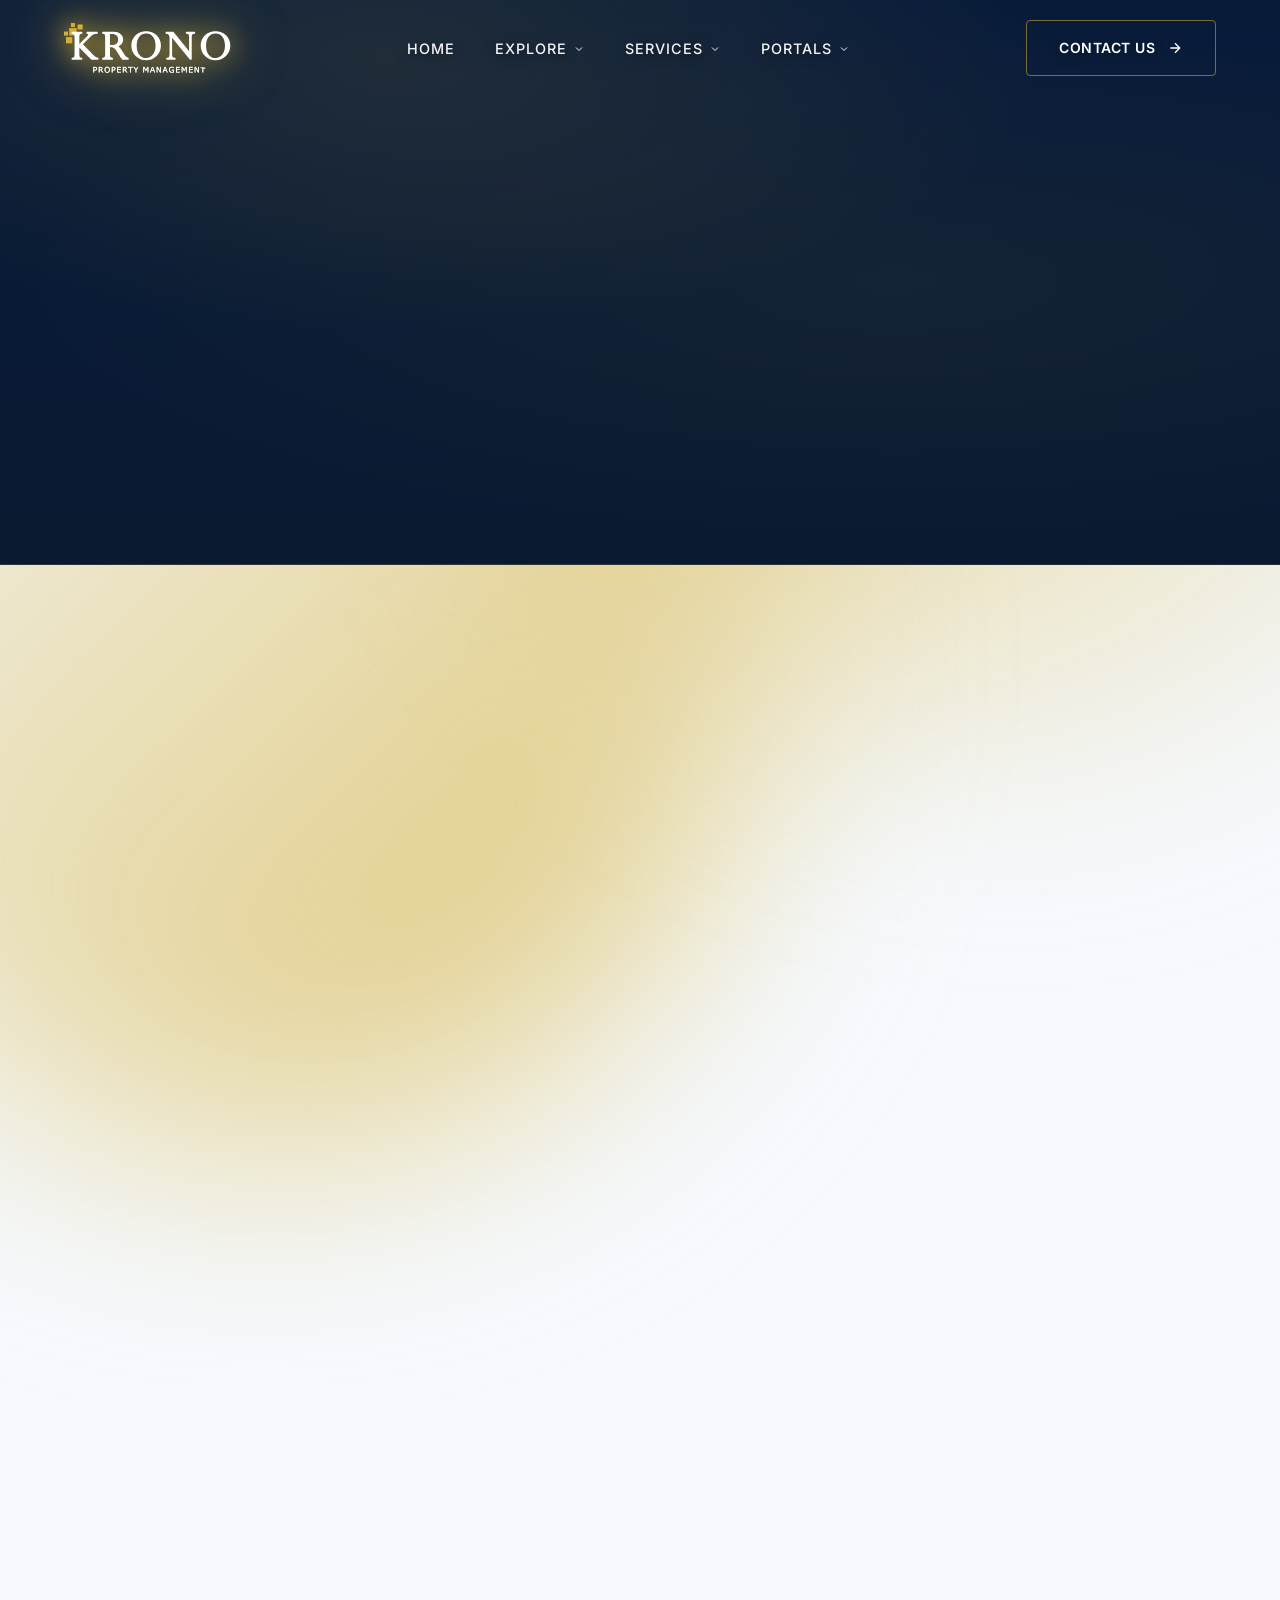
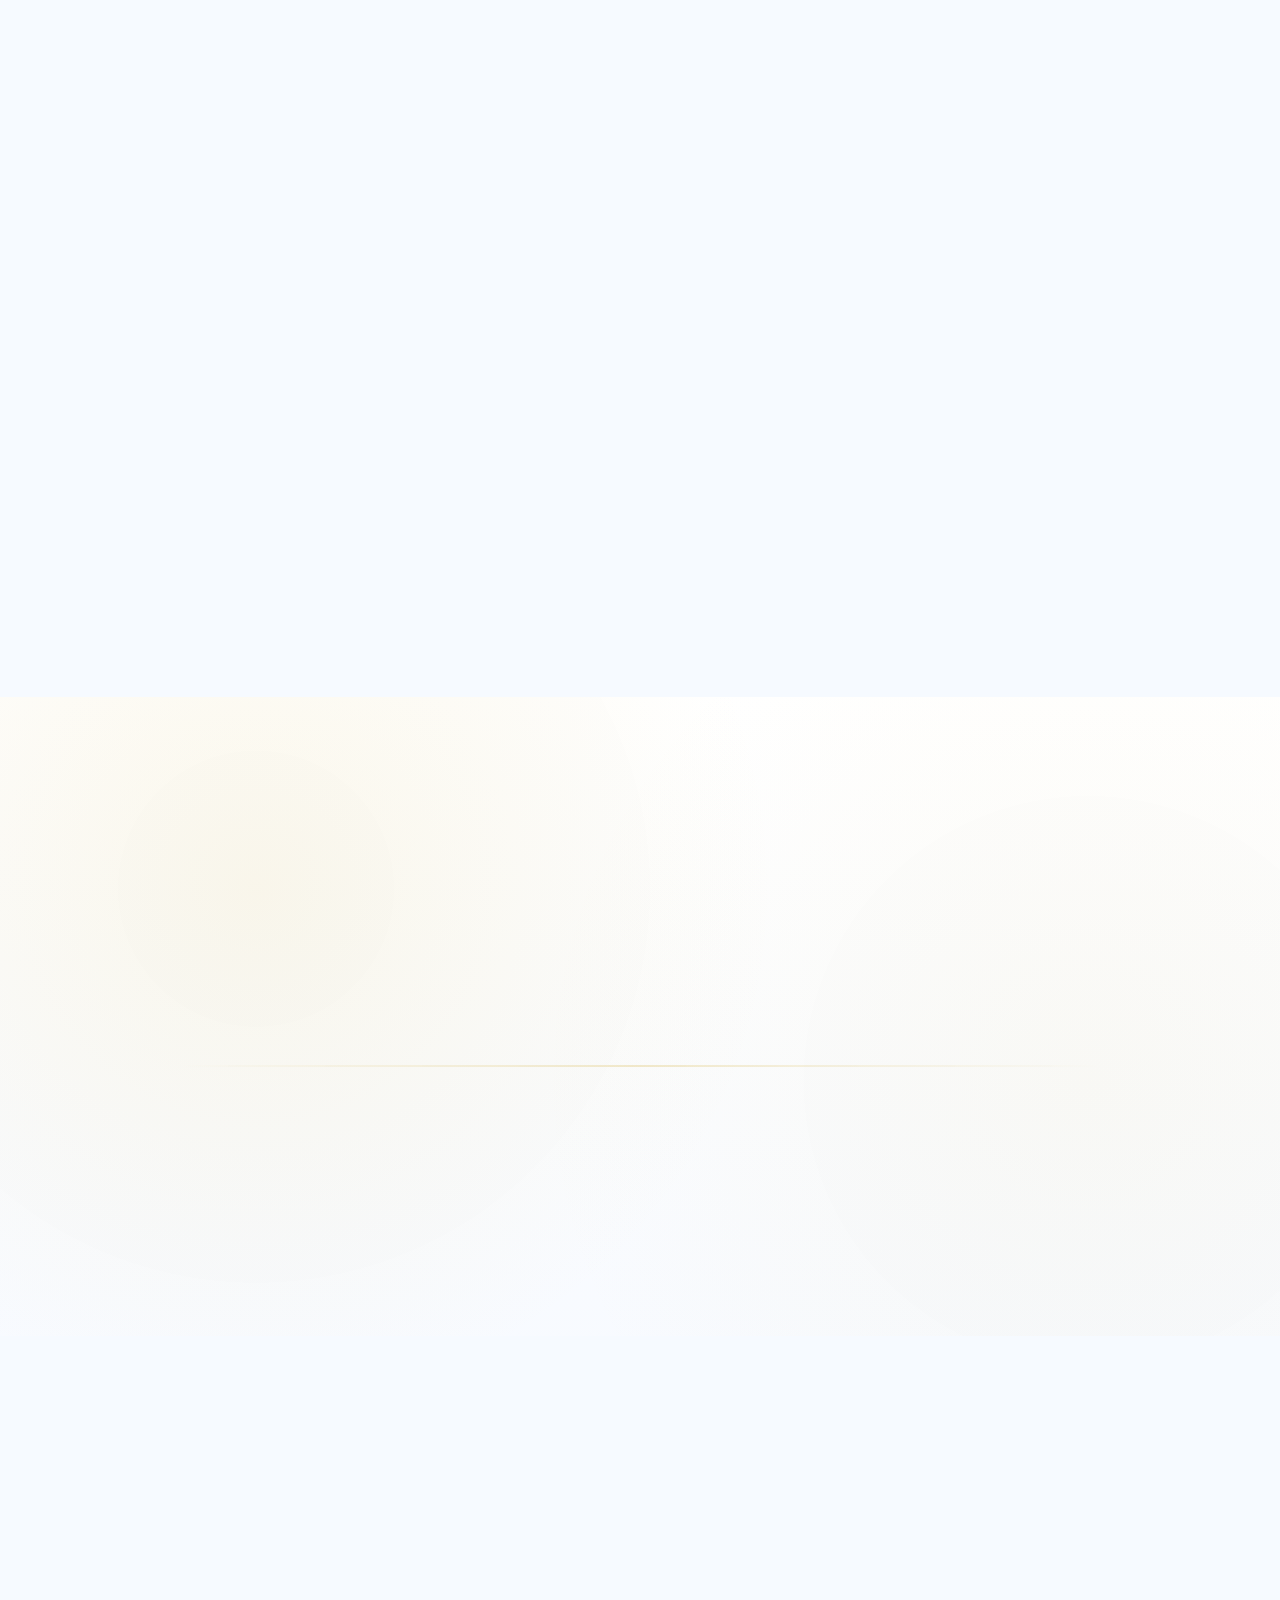
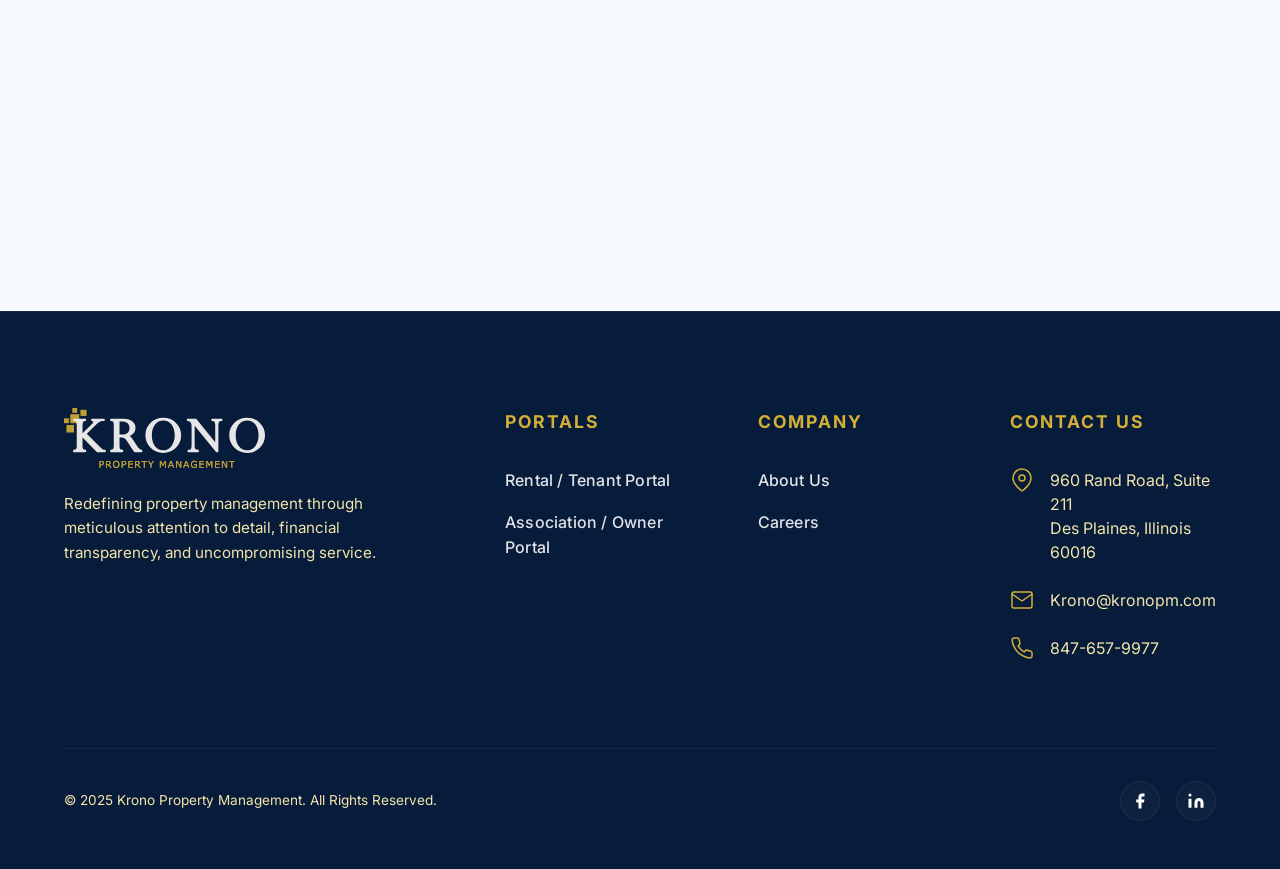
==== service-care.html @ 07d59b71 "Add files via upload" ====
<!DOCTYPE html>
<html lang="en">

<head>
  <meta charset="UTF-8">
  <meta name="viewport" content="width=device-width, initial-scale=1.0">
  <title>Property Care | Krono Property Management</title>
  <link rel="icon" type="image/svg+xml" href="Krono Logo EPS.svg">
  <meta name="description"
    content="Krono's exceptional property care services — 24/7 emergency support, experienced managers, and preventative maintenance.">
  <link rel="preconnect" href="https://fonts.googleapis.com">
  <link rel="preconnect" href="https://fonts.gstatic.com" crossorigin>
  <link
    href="https://fonts.googleapis.com/css2?family=Inter:wght@300;400;500;600&family=Playfair+Display:ital,wght@0,600;0,700;1,600&display=swap"
    rel="stylesheet">
  <style>
    :root {
      /* Base (white + blue) */
      --bg-dark: #F6FAFF;
      --bg-darker: #EAF2FF;
      --card-bg: #FFFFFF;
      --brand-navy: #071B3A;

      /* Primary blue */
      --blue-primary: #1D4ED8;
      --blue-hover: #1E40AF;
      --blue-soft: #DBEAFE;

      /* Gold accent (splash) */
      --gold-primary: #D4AF37;
      --gold-light: #F3E5AB;
      --gold-hover: #b5952f;
      --focus-ring: rgba(212, 175, 55, 0.32);

      /* Text */
      --text-main: #0B1220;
      --text-muted: #2F3E55;
      --text-strong: #06142A;
      --text-inverse: #FFFFFF;

      /* Glass */
      --glass-bg: rgba(255, 255, 255, 0.88);
      --glass-border: rgba(29, 78, 216, 0.18);

      --transition-base: all 0.4s cubic-bezier(0.16, 1, 0.3, 1);
    }

    * {
      margin: 0;
      padding: 0;
      box-sizing: border-box;
    }

    html {
      scroll-behavior: smooth;
    }

    html,
    body {
      -ms-overflow-style: none;
      scrollbar-width: none;
      overflow-x: hidden;
      width: 100%;
      position: relative;
    }

    body::-webkit-scrollbar {
      display: none;
    }

    body {
      background: var(--bg-dark);
      color: var(--text-main);
      font-family: 'Inter', sans-serif;
      line-height: 1.6;
    }


    /* Layout */
    .container {
      max-width: 1400px;
      margin: 0 auto;
      padding: 0 5%;
      position: relative;
    }

    /* ── NAVIGATION ── */
    nav {
      position: fixed;
      top: 0;
      width: 100%;
      z-index: 1000;
      padding: 1.25rem 0;
      transition: var(--transition-base);
      background: transparent;
      border-bottom: 1px solid transparent;
      box-shadow: none;
      overflow: visible;
    }

    /* Navbar "vanishes" at top, becomes solid on scroll */
    nav.scrolled {
      background: var(--brand-navy);
      border-bottom: 1px solid transparent;
      padding: 1rem 0;
      box-shadow: 0 10px 30px rgba(0, 0, 0, 0.28);
    }

    .nav-content {
      display: flex;
      justify-content: space-between;
      align-items: center;
    }

    .logo-wrap {
      display: flex;
      align-items: center;
      gap: 12px;
      text-decoration: none;
      position: relative;
    }

    /* Contour Glow ONLY when NOT scrolled - Maximum Opacity & Impact */
    nav:not(.scrolled) .logo-img {
      filter: drop-shadow(0 0 12px rgba(212, 175, 55, 1)) drop-shadow(0 0 25px rgba(212, 175, 55, 0.6));
    }

    .logo-img {
      height: 50px;
      width: auto;
      transition: var(--transition-base);
      position: relative;
      z-index: 1;
      overflow: visible !important;
    }

    /* KRONO and Tagline text: Dark Navy for premium feel */
    .logo-krono,
    .logo-tagline {
      fill: white;
      transition: fill 0.3s ease;
    }

    /* Icon remains Gold */
    .logo-icon {
      fill: var(--gold-primary);
      transition: fill 0.3s ease;
    }

    /* On Scroll: All text turns white for visibility on dark background */
    nav.scrolled .logo-krono,
    nav.scrolled .logo-tagline {
      fill: #FFFFFF;
    }

    /* Hover effect */
    .logo-wrap:hover .logo-img {
      transform: scale(1.02);
      filter: drop-shadow(0 0 12px rgba(212, 175, 55, 0.4));
    }

    .nav-links {
      display: flex;
      gap: 2.5rem;
      list-style: none;
      align-items: center;
    }

    .nav-links>li {
      position: relative;
    }

    .nav-links a {
      color: rgba(255, 255, 255, 0.95);
      text-decoration: none;
      font-size: 0.9rem;
      font-weight: 500;
      letter-spacing: 1px;
      text-transform: uppercase;
      transition: var(--transition-base);
      position: relative;
      display: flex;
      align-items: center;
      gap: 6px;
      text-shadow: 0 2px 12px rgba(0, 0, 0, 0.55);
      will-change: transform;
    }

    .nav-links a::after {
      content: '';
      position: absolute;
      width: 0;
      height: 2px;
      bottom: -6px;
      left: 0;
      background: linear-gradient(90deg, var(--gold-primary), transparent 70%);
      transition: var(--transition-base);
    }

    .nav-links a:hover {
      color: var(--gold-primary);
      transform: translateY(-1px);
    }

    .nav-links a:hover::after {
      width: 100%;
    }


    .nav-links a:focus-visible {
      color: var(--gold-primary);
    }

    .nav-links a:focus-visible::after {
      width: 100%;
    }

    /* Dropdown Menu */
    .dropdown {
      position: absolute;
      top: 100%;
      left: -10px;
      background: rgba(7, 27, 58, 0.96);
      border: 1px solid rgba(255, 255, 255, 0.12);
      border-radius: 8px;
      min-width: 220px;
      padding: 1rem 0;
      opacity: 0;
      visibility: hidden;
      transform: translateY(10px);
      transition: var(--transition-base);
      box-shadow: 0 10px 30px rgba(0, 0, 0, 0.5);
      z-index: 100;
      list-style: none;
    }

    .nav-links li:hover .dropdown {
      opacity: 1;
      visibility: visible;
      transform: translateY(15px);
      /* Add a little gap */
    }

    .dropdown li {
      padding: 0;
    }

    .dropdown a {
      padding: 10px 20px;
      display: flex;
      font-size: 0.85rem;
      text-transform: none;
      letter-spacing: 0.5px;
      font-weight: 500;
    }

    .dropdown a::after {
      display: none;
    }

    .dropdown a:hover {
      background: rgba(29, 78, 216, 0.06);
      padding-left: 25px;
    }

    nav .btn.btn-outline {
      color: var(--text-inverse);
      border-color: rgba(212, 175, 55, 0.55);
      text-shadow: 0 2px 12px rgba(0, 0, 0, 0.45);
      position: relative;
      overflow: hidden;
    }

    nav .btn.btn-outline::after {
      content: '';
      position: absolute;
      left: 14px;
      right: 14px;
      bottom: 10px;
      height: 2px;
      width: 0;
      background: linear-gradient(90deg, var(--gold-primary), transparent 70%);
      transition: var(--transition-base);
      opacity: 0.9;
      pointer-events: none;
    }

    nav .btn.btn-outline:hover {
      background: var(--gold-primary);
      border-color: var(--gold-primary);
      color: var(--brand-navy);
      box-shadow: 0 10px 20px rgba(212, 175, 55, 0.18);
    }

    nav .btn.btn-outline:hover::after,
    nav .btn.btn-outline:focus-visible::after {
      width: calc(100% - 28px);
    }



    /* Button Styles */
    .btn {
      display: inline-flex;
      align-items: center;
      justify-content: center;
      gap: 0.75rem;
      padding: 1rem 2rem;
      background: var(--brand-navy);
      color: var(--text-inverse);
      font-weight: 600;
      text-decoration: none;
      border-radius: 4px;
      transition: var(--transition-base);
      border: 1px solid transparent;
      letter-spacing: 0.5px;
      text-transform: uppercase;
      font-size: 0.875rem;
      cursor: pointer;
    }

    .btn:hover {
      background: var(--gold-primary);
      color: var(--brand-navy);
      border-color: var(--gold-primary);
      transform: translateY(-2px);
      box-shadow: 0 10px 20px rgba(212, 175, 55, 0.22);
    }

    .btn-outline {
      background: transparent;
      color: var(--brand-navy);
      border-color: rgba(7, 27, 58, 0.4);
    }

    .btn-outline:hover {
      background: var(--gold-primary);
      border-color: var(--gold-primary);
      color: var(--brand-navy);
      box-shadow: 0 10px 20px rgba(212, 175, 55, 0.18);
    }

    .footer-desc {
      max-width: 350px;
      margin-bottom: 2rem;
      font-size: 0.95rem;
      color: var(--gold-light);
    }

    .footer-heading {
      font-family: 'Inter', sans-serif;
      font-size: 1.1rem;
      text-transform: uppercase;
      letter-spacing: 2px;
      margin-bottom: 2rem;
      color: var(--gold-primary);
    }

    .footer-links {
      list-style: none;
    }

    .footer-links li {
      margin-bottom: 1rem;
    }

    .footer-links a {
      color: rgba(255, 255, 255, 0.88);
      text-decoration: none;
      transition: var(--transition-base);
      font-weight: 500;
      letter-spacing: 0.2px;
      position: relative;
    }

    .footer-links a:hover {
      color: var(--gold-primary);
      padding-left: 8px;
    }

    .footer-links a::after {
      content: '';
      position: absolute;
      left: 0;
      bottom: -6px;
      width: 0;
      height: 1px;
      background: linear-gradient(90deg, var(--gold-primary), transparent);
      transition: var(--transition-base);
      opacity: 0.9;
    }

    .footer-links a:hover::after,
    .footer-links a:focus-visible::after {
      width: 100%;
    }

    .contact-item {
      display: flex;
      align-items: flex-start;
      gap: 1rem;
      margin-bottom: 1.5rem;
      color: var(--gold-light);
    }

    .contact-item svg {
      width: 24px;
      height: 24px;
      stroke: var(--gold-primary);
      flex-shrink: 0;
    }

    .contact-item p {
      font-size: 1rem;
      line-height: 1.5;
      color: inherit;
      display: inline-block;
      position: relative;
    }

    .contact-item a {
      color: inherit;
      text-decoration: none;
    }

    .contact-item p::after {
      content: '';
      position: absolute;
      left: 0;
      bottom: -6px;
      width: 0;
      height: 1px;
      background: linear-gradient(90deg, var(--gold-primary), transparent);
      transition: var(--transition-base);
      opacity: 0.9;
    }

    .contact-item:hover {
      color: var(--gold-primary);
    }

    .contact-item:hover p {
      transform: translateX(6px);
      transition: var(--transition-base);
    }

    .contact-item:hover p::after,
    .contact-item:focus-within p::after {
      width: 100%;
    }

    .footer-contact .footer-heading {
      position: relative;
      display: inline-block;
    }

    .footer-contact .footer-heading::after {
      content: '';
      position: absolute;
      left: 0;
      bottom: -10px;
      width: 0;
      height: 2px;
      background: linear-gradient(90deg, var(--gold-primary), transparent);
      transition: var(--transition-base);
      opacity: 0.95;
    }

    .footer-contact:hover .footer-heading::after {
      width: 100%;
    }

    .footer-bottom {
      padding-top: 2rem;
      border-top: 1px solid rgba(255, 255, 255, 0.05);
      display: flex;
      justify-content: space-between;
      align-items: center;
      color: var(--gold-light);
      font-size: 0.85rem;
    }

    .footer-bottom p {
      color: inherit;
    }

    .social-links {
      display: flex;
      gap: 1rem;
    }

    .social-links a {
      display: flex;
      align-items: center;
      justify-content: center;
      width: 40px;
      height: 40px;
      border-radius: 50%;
      background: rgba(255, 255, 255, 0.03);
      color: var(--text-inverse);
      text-decoration: none;
      transition: var(--transition-base);
      border: 1px solid rgba(255, 255, 255, 0.05);
    }

    .social-links a:hover {
      background: var(--gold-primary);
      color: var(--bg-dark);
      transform: translateY(-3px);
    }

    .social-links svg {
      width: 18px;
      height: 18px;
      fill: currentColor;
    }

    .fade-up {
      opacity: 0;
      transform: translateY(30px);
      transition: opacity .8s cubic-bezier(.16, 1, .3, 1), transform .8s cubic-bezier(.16, 1, .3, 1);
    }

    .fade-up.visible {
      opacity: 1;
      transform: translateY(0);
    }

    .delay-100 {
      transition-delay: .1s;
    }

    .delay-200 {
      transition-delay: .2s;
    }

    .delay-300 {
      transition-delay: .3s;
    }

    @media(max-width:768px) {
      .split {
        grid-template-columns: 1fr;
      }

      .stats-band {
        grid-template-columns: 1fr 1fr;
      }

      .feature-grid {
        grid-template-columns: 1fr;
      }

      .stat-box {
        border-right: none;
        border-bottom: 1px solid rgba(255, 255, 255, 0.06);
      }

      .cta-band {
        padding: 2.5rem 1.5rem;
      }

      .proposal-form .form-grid {
        grid-template-columns: 1fr;
      }

      .form-group.full {
        grid-column: span 1;
      }
    }

    /* Modal Styles */
    .modal-overlay {
      position: fixed;
      inset: 0;
      background: rgba(7, 27, 58, 0.85);
      backdrop-filter: blur(8px);
      -webkit-backdrop-filter: blur(8px);
      z-index: 2000;
      display: flex;
      align-items: center;
      justify-content: center;
      opacity: 0;
      visibility: hidden;
      transition: var(--transition-base);
      padding: 2rem;
    }

    .modal-overlay.active {
      opacity: 1;
      visibility: visible;
    }

    .modal-container {
      background: var(--card-bg);
      width: 100%;
      max-width: 800px;
      max-height: 90vh;
      overflow-y: auto;
      border-radius: 12px;
      position: relative;
      transform: translateY(30px);
      transition: var(--transition-base);
      box-shadow: 0 30px 60px rgba(0, 0, 0, 0.4);
      padding: 4rem;
    }

    .modal-overlay.active .modal-container {
      transform: translateY(0);
    }

    .modal-close {
      position: absolute;
      top: 1.5rem;
      right: 1.5rem;
      background: rgba(7, 27, 58, 0.05);
      border: none;
      width: 40px;
      height: 40px;
      border-radius: 50%;
      display: flex;
      align-items: center;
      justify-content: center;
      cursor: pointer;
      color: var(--brand-navy);
      transition: var(--transition-base);
      z-index: 10;
    }

    .modal-close:hover {
      background: var(--gold-primary);
      color: var(--brand-navy);
      transform: rotate(90deg);
    }

    /* Form within Modal */
    .proposal-form .form-grid {
      display: grid;
      grid-template-columns: 1fr 1fr;
      gap: 1.5rem;
      margin-top: 2rem;
    }

    .form-group {
      display: flex;
      flex-direction: column;
      gap: 0.5rem;
    }

    .form-group.full {
      grid-column: span 2;
    }

    .form-group label {
      font-size: 0.75rem;
      text-transform: uppercase;
      letter-spacing: 1px;
      font-weight: 700;
      color: var(--brand-navy);
      opacity: 0.8;
    }

    .form-group input,
    .form-group select,
    .form-group textarea {
      padding: 1rem;
      border: 1px solid rgba(7, 27, 58, 0.1);
      border-radius: 4px;
      font-family: inherit;
      font-size: 0.95rem;
      background: #f8fafc;
      transition: var(--transition-base);
    }

    .form-group textarea {
      min-height: 100px;
      resize: vertical;
    }

    .form-group input:focus,
    .form-group select:focus,
    .form-group textarea:focus {
      outline: none;
      border-color: var(--gold-primary);
      background: white;
      box-shadow: 0 0 0 4px rgba(212, 175, 55, 0.1);
    }

    .form-section-title {
      grid-column: span 2;
      font-family: 'Playfair Display', serif;
      font-size: 1.25rem;
      color: var(--brand-navy);
      margin: 1.5rem 0 0.5rem;
      padding-bottom: 0.5rem;
      border-bottom: 1px solid rgba(7, 27, 58, 0.05);
      display: flex;
      align-items: center;
      gap: 10px;
    }

    .form-section-title::before {
      content: '';
      width: 4px;
      height: 18px;
      background: var(--gold-primary);
      border-radius: 2px;
    }

    .radio-group,
    .checkbox-group {
      display: grid;
      grid-template-columns: repeat(auto-fit, minmax(240px, 1fr));
      gap: 0.75rem;
      padding: 1rem;
      background: #f8fafc;
      border: 1px solid rgba(7, 27, 58, 0.05);
      border-radius: 4px;
    }

    .check-item {
      display: flex;
      align-items: flex-start;
      gap: 10px;
      cursor: pointer;
      font-size: 0.9rem;
      color: var(--text-muted);
      transition: var(--transition-base);
      line-height: 1.4;
    }

    .check-item input[type="radio"],
    .check-item input[type="checkbox"] {
      width: 18px;
      height: 18px;
      margin-top: 2px;
      cursor: pointer;
      accent-color: var(--gold-primary);
      flex-shrink: 0;
    }

    .check-item:hover {
      color: var(--brand-navy);
    }

    /* Success Screen Responsiveness */
    .success-actions {
      display: flex;
      gap: 1rem;
      justify-content: center;
      margin-top: 2rem;
    }

    @media (max-width: 600px) {
      .success-actions {
        flex-direction: column;
        align-items: stretch;
      }

      .success-actions .btn {
        width: 100% !important;
        min-width: 0 !important;
      }

      .radio-group,
      .checkbox-group {
        grid-template-columns: 1fr;
      }

      .check-item[style*="grid-column: span 2"] {
        grid-column: span 1 !important;
        flex-wrap: wrap;
      }

      .check-item input[type="text"] {
        margin-left: 0 !important;
        margin-top: 8px;
        width: 100%;
      }

      .form-section-title {
        grid-column: span 1;
        font-size: 1.1rem;
      }
    }

    .form-submit {
      margin-top: 1rem;
    }

    .form-submit .btn {
      width: 100%;
      height: 56px;
    }

    @media (max-width: 768px) {
      .modal-container {
        padding: 3rem 1.5rem 2rem;
      }

      .proposal-form .form-grid {
        grid-template-columns: 1fr;
      }

      .form-group.full {
        grid-column: span 1;
      }
    }

    /* HERO BANNER */
    .page-hero {
      padding: 160px 0 80px;
      background: radial-gradient(1200px 500px at 30% 10%, rgba(212, 175, 55, 0.12), transparent 55%),
        linear-gradient(180deg, var(--brand-navy), #0A1930);
      position: relative;
      overflow: hidden;
      border-bottom: 1px solid rgba(212, 175, 55, 0.12);
    }

    .page-hero::before {
      content: '';
      position: absolute;
      inset: 0;
      background: radial-gradient(ellipse at 70% 50%, rgba(212, 175, 55, 0.06) 0%, transparent 70%);
    }

    .eyebrow {
      display: inline-block;
      font-size: 0.75rem;
      font-weight: 600;
      letter-spacing: 3px;
      text-transform: uppercase;
      color: var(--gold-primary);
      margin-bottom: 1rem;
      border-left: 2px solid var(--gold-primary);
      padding-left: 1rem;
    }

    .page-hero h1 {
      font-family: 'Playfair Display', serif;
      font-size: clamp(2rem, 8vw, 4rem);
      line-height: 1.12;
      color: var(--text-inverse);
      margin-bottom: 1.5rem;
    }

    .page-hero h1 em {
      color: var(--gold-primary);
      font-style: italic;
    }

    .page-hero p {
      font-size: 1.15rem;
      color: rgba(255, 255, 255, 0.85);
      max-width: 600px;
      margin-bottom: 2.5rem;
      line-height: 1.8;
    }

    .page-hero .container {
      position: relative;
      z-index: 2;
    }

    .page-hero .btn {
      background: var(--gold-primary);
      color: var(--brand-navy);
      border-color: var(--gold-primary);
      font-weight: 700;
    }

    .page-hero .btn:hover {
      background: var(--brand-navy);
      color: var(--text-inverse);
      border-color: rgba(255, 255, 255, 0.25);
      box-shadow: 0 10px 30px rgba(0, 0, 0, 0.35);
    }

    /* CONTENT */
    .section-pad {
      padding: 100px 0;
    }

    h2.section-title {
      font-family: 'Playfair Display', serif;
      font-size: clamp(1.8rem, 3vw, 2.5rem);
      color: var(--text-strong);
      margin-bottom: 1rem;
    }

    /* SPLIT LAYOUT */
    .split {
      display: grid;
      grid-template-columns: 1fr 1fr;
      gap: 5rem;
      align-items: center;
    }

    .split-img {
      border-radius: 12px;
      overflow: hidden;
      position: relative;
      box-shadow: 0 30px 60px rgba(0, 0, 0, 0.15);
    }

    .split-img::after {
      content: '';
      position: absolute;
      bottom: -16px;
      left: -16px;
      width: 100%;
      height: 100%;
      border: 2px solid var(--gold-primary);
      border-radius: 12px;
      z-index: -1;
      opacity: 0.4;
    }

    .split-img img {
      width: 100%;
      height: 400px;
      object-fit: cover;
      display: block;
      transition: transform 0.8s ease;
    }

    .split-img:hover img {
      transform: scale(1.04);
    }

    /* CHECKLIST */
    .check-list {
      list-style: none;
      display: flex;
      flex-direction: column;
      gap: 1rem;
      margin-top: 1.5rem;
    }

    .check-list li {
      display: flex;
      align-items: flex-start;
      gap: 0.75rem;
      color: var(--text-muted);
      font-size: 0.95rem;
    }

    .check-list li svg {
      width: 20px;
      height: 20px;
      stroke: var(--gold-primary);
      stroke-width: 2.5;
      stroke-linecap: round;
      stroke-linejoin: round;
      flex-shrink: 0;
      margin-top: 2px;
    }

    /* STATS BAND */
    .stats-band {
      display: grid;
      grid-template-columns: repeat(4, 1fr);
      background: var(--brand-navy);
      border-radius: 16px;
      overflow: hidden;
      box-shadow: 0 20px 50px rgba(7, 27, 58, 0.2);
    }

    .stat-box {
      padding: 2.5rem 2rem;
      text-align: center;
      border-right: 1px solid rgba(255, 255, 255, 0.06);
      transition: var(--transition-base);
    }

    .stat-box:last-child {
      border-right: none;
    }

    .stat-box:hover {
      background: rgba(212, 175, 55, 0.06);
    }

    .stat-num {
      display: block;
      font-family: 'Playfair Display', serif;
      font-size: 2.5rem;
      font-weight: 700;
      color: var(--gold-primary);
      margin-bottom: 0.5rem;
    }

    .stat-label {
      font-size: 0.8rem;
      text-transform: uppercase;
      letter-spacing: 1.5px;
      color: rgba(255, 255, 255, 0.7);
    }

    /* FEATURE GRID */
    .feature-grid {
      display: grid;
      grid-template-columns: repeat(3, 1fr);
      gap: 2rem;
      margin-top: 3rem;
    }

    .feature-card {
      background: var(--card-bg);
      border: 1px solid rgba(29, 78, 216, 0.08);
      border-radius: 12px;
      padding: 2.5rem 2rem;
      transition: var(--transition-base);
      position: relative;
      overflow: hidden;
    }

    .feature-card::before {
      content: '';
      position: absolute;
      inset: 0;
      background: radial-gradient(circle at var(--mouse-x, 50%) var(--mouse-y, 50%), rgba(212, 175, 55, 0.06) 0%, transparent 60%);
      opacity: 0;
      transition: opacity 0.4s;
    }

    .feature-card:hover::before {
      opacity: 1;
    }

    .feature-card:hover {
      border-color: rgba(212, 175, 55, 0.3);
      transform: translateY(-6px);
      box-shadow: 0 20px 40px rgba(0, 0, 0, 0.08);
    }

    .feature-icon {
      width: 56px;
      height: 56px;
      border-radius: 14px;
      background: rgba(212, 175, 55, 0.08);
      border: 1px solid rgba(212, 175, 55, 0.15);
      display: flex;
      align-items: center;
      justify-content: center;
      margin-bottom: 1.5rem;
      transition: var(--transition-base);
    }

    .feature-card:hover .feature-icon {
      background: rgba(212, 175, 55, 0.15);
      border-color: rgba(212, 175, 55, 0.3);
    }

    .feature-icon svg {
      width: 26px;
      height: 26px;
      stroke: var(--gold-primary);
      fill: none;
      stroke-width: 1.5;
      stroke-linecap: round;
      stroke-linejoin: round;
    }

    .feature-card h3 {
      font-size: 1.15rem;
      color: var(--text-strong);
      margin-bottom: 0.75rem;
      font-family: 'Playfair Display', serif;
    }

    .feature-card p {
      font-size: 0.95rem;
      color: var(--text-muted);
      line-height: 1.7;
    }

    /* PROCESS TIMELINE */
    .process-section {
      padding: 100px 0;
      background: linear-gradient(180deg, rgba(255, 255, 255, 0.92) 0%, rgba(247, 250, 255, 0.92) 100%);
      position: relative;
    }

    .process-section::before {
      content: '';
      position: absolute;
      inset: 0;
      background:
        radial-gradient(900px circle at 20% 30%, rgba(212, 175, 55, 0.1), transparent 58%),
        radial-gradient(900px circle at 85% 60%, rgba(212, 175, 55, 0.05), transparent 62%);
      pointer-events: none;
    }

    .process-section .container {
      position: relative;
      z-index: 1;
    }

    .process-grid {
      display: grid;
      grid-template-columns: repeat(4, 1fr);
      gap: 2rem;
      margin-top: 3.5rem;
      position: relative;
    }

    .process-grid::before {
      content: '';
      position: absolute;
      top: 42px;
      left: 10%;
      right: 10%;
      height: 2px;
      background: linear-gradient(90deg, transparent, var(--gold-primary), transparent);
      opacity: 0.25;
    }

    .process-step {
      text-align: center;
      position: relative;
    }

    .step-number {
      width: 56px;
      height: 56px;
      border-radius: 50%;
      background: var(--brand-navy);
      color: var(--gold-primary);
      font-family: 'Playfair Display', serif;
      font-size: 1.3rem;
      font-weight: 700;
      display: flex;
      align-items: center;
      justify-content: center;
      margin: 0 auto 1.5rem;
      border: 2px solid rgba(212, 175, 55, 0.3);
      position: relative;
      z-index: 2;
      transition: var(--transition-base);
    }

    .process-step:hover .step-number {
      background: var(--gold-primary);
      color: var(--brand-navy);
      box-shadow: 0 8px 25px rgba(212, 175, 55, 0.3);
      transform: scale(1.1);
    }

    .process-step h3 {
      font-family: 'Playfair Display', serif;
      font-size: 1.1rem;
      color: var(--text-strong);
      margin-bottom: 0.75rem;
    }

    .process-step p {
      font-size: 0.9rem;
      color: var(--text-muted);
      line-height: 1.6;
    }

    /* CTA BAND */
    .cta-band {
      background: linear-gradient(135deg, rgba(212, 175, 55, 0.08) 0%, rgba(248, 250, 252, 0) 100%);
      border: 1px solid var(--glass-border);
      border-radius: 16px;
      padding: 4rem;
      text-align: center;
      margin-top: 4rem;
    }

    .cta-band h2 {
      font-family: 'Playfair Display', serif;
      font-size: 2rem;
      color: var(--text-strong);
      margin-bottom: 1rem;
    }

    .cta-band p {
      color: var(--text-muted);
      margin-bottom: 2rem;
    }

    .btn-group {
      display: flex;
      gap: 1rem;
      justify-content: center;
      flex-wrap: wrap;
    }

    /* ── FOOTER ── */
    footer {
      background: var(--brand-navy);
      padding: 6rem 0 3rem;
      border-top: 1px solid rgba(255, 255, 255, 0.05);
    }

    .footer-grid {
      display: grid;
      grid-template-columns: 2fr 1fr 1fr 1fr;
      gap: 4rem;
      margin-bottom: 4rem;
    }

    .footer-brand .logo-wrap {
      margin-bottom: 1.5rem;
    }

    /* Hamburger Menu */
    .hamburger-btn {
      display: none;
      background: none;
      border: none;
      color: white;
      cursor: pointer;
      padding: 0.5rem;
      z-index: 1001;
      transition: var(--transition-base);
    }

    nav.scrolled .hamburger-btn {
      color: white;
    }

    .mobile-menu {
      display: none;
    }

    @media (max-width: 768px) {
      .nav-links {
        display: none;
      }

      nav .nav-contact-btn {
        display: none;
      }

      .logo-img {
        height: 40px;
      }

      .hamburger-btn {
        display: flex;
        align-items: center;
        justify-content: center;
        width: 40px;
        height: 40px;
      }

      .hamburger-btn svg {
        width: 30px;
        height: 30px;
      }

      .mobile-menu {
        display: block;
        position: absolute;
        top: 100%;
        left: 0;
        width: 100%;
        background: var(--brand-navy);
        border-top: none;
        box-shadow: 0 10px 30px rgba(0, 0, 0, 0.5);
        max-height: 0;
        overflow: hidden;
        transition: max-height 0.4s cubic-bezier(0.16, 1, 0.3, 1);
      }

      .mobile-menu.active {
        max-height: 600px;
      }

      .mobile-menu-inner {
        padding: 1.5rem 5%;
        display: flex;
        flex-direction: column;
        gap: 0.5rem;
      }

      .mobile-menu a {
        color: var(--text-inverse);
        text-decoration: none;
        font-size: 1rem;
        font-weight: 500;
        letter-spacing: 0.5px;
        text-transform: uppercase;
        padding: 0.75rem 0;
        border-bottom: 1px solid rgba(255, 255, 255, 0.05);
        transition: color 0.3s;
      }

      .mobile-menu a:last-child {
        border-bottom: none;
      }

      .mobile-menu a:hover {
        color: var(--gold-primary);
      }

      .mobile-menu a.mobile-contact-btn {
        color: var(--gold-primary);
        margin-top: 0.5rem;
      }

      .mobile-dropdown-btn {
        width: 100%;
        display: flex;
        justify-content: space-between;
        align-items: center;
        background: none;
        border: none;
        color: var(--text-inverse);
        font-size: 1rem;
        font-weight: 500;
        letter-spacing: 0.5px;
        text-transform: uppercase;
        padding: 0.75rem 0;
        border-bottom: 1px solid rgba(255, 255, 255, 0.05);
        cursor: pointer;
        font-family: 'Inter', sans-serif;
      }

      .mobile-dropdown-btn svg {
        transition: transform 0.3s ease;
      }

      .mobile-dropdown.active .mobile-dropdown-btn svg {
        transform: rotate(180deg);
      }

      .mobile-submenu {
        max-height: 0;
        overflow: hidden;
        transition: max-height 0.3s ease;
        display: flex;
        flex-direction: column;
        background: rgba(0, 0, 0, 0.15);
        margin: 0 -5%;
      }

      .mobile-dropdown.active .mobile-submenu {
        max-height: 400px;
      }

      .mobile-submenu a {
        padding: 0.75rem 10%;
        font-size: 0.9rem;
        text-transform: none;
        border-bottom: 1px solid rgba(255, 255, 255, 0.02);
      }

      .logo-img {
        height: 40px;
      }

      nav .btn.btn-outline {
        display: none;
      }

      .split {
        grid-template-columns: 1fr;
      }

      .stats-band {
        grid-template-columns: 1fr 1fr;
      }

      .feature-grid {
        grid-template-columns: 1fr;
      }

      .process-grid {
        grid-template-columns: 1fr 1fr;
      }

      .process-grid::before {
        display: none;
      }

      .stat-box {
        border-right: none;
        border-bottom: 1px solid rgba(255, 255, 255, 0.06);
      }

      .cta-band {
        padding: 2.5rem 1.5rem;
      }

      .footer-grid {
        grid-template-columns: 1fr;
        gap: 2.5rem;
      }

      .btn-group {
        flex-direction: column;
        align-items: center;
      }
    }

    /* Background Decorations */
    .bg-glow {
      position: fixed;
      width: 1000px;
      height: 1000px;
      border-radius: 50%;
      background: linear-gradient(135deg, rgba(212, 175, 55, 0.3), transparent);
      filter: blur(120px);
      pointer-events: none;
      z-index: -1;
    }

    .bg-glow-tr {
      top: -250px;
      right: -250px;
      background: linear-gradient(135deg, rgba(212, 175, 55, 0.75), transparent);
    }

    .bg-glow-bl {
      bottom: -250px;
      left: -250px;
      background: linear-gradient(315deg, rgba(212, 175, 55, 0.75), transparent);
    }
  </style>
</head>

<body>
  <!-- Background Decorations -->
  <div class="bg-glow bg-glow-tr"></div>
  <div class="bg-glow bg-glow-bl"></div>

  <!-- Navigation -->
  <nav id="navbar">
    <div class="container nav-content">
      <a href="index.html" class="logo-wrap">
        <svg class="logo-img" viewBox="0 0 230 69" xmlns="http://www.w3.org/2000/svg">
          <g transform="matrix(0.13333333,0,0,-0.13333333,0,68.64)">
            <!-- Icon -->
            <path class="logo-icon" d="M 41.6719,384.426 H 0 v 41.668 h 41.6719 v -41.668" />
            <path class="logo-icon" d="M 112.922,473.18 H 71.25 v 41.668 h 41.672 V 473.18" />
            <path class="logo-icon" d="M 130.828,384.43 H 53.3281 v 77.5 h 77.4999 v -77.5" />
            <path class="logo-icon" d="m 85.8281,304.43 h -65 v 65 h 65 v -65" />
            <path class="logo-icon" d="m 193.328,446.93 h -52.5 v 52.5 h 52.5 v -52.5" />
            <!-- KRONO -->
            <path class="logo-krono"
              d="m 285.652,135.449 c -1.726,0 -3.386,0.696 -4.605,1.922 L 158.801,260.934 V 193.57 c 0,-18.379 2.918,-26.652 5.359,-30.351 3.008,-4.535 9.356,-6.84 18.86,-6.84 3.574,0 6.484,-2.902 6.484,-6.481 v -7.968 c 0,-3.578 -2.91,-6.481 -6.484,-6.481 H 84.5781 c -3.5742,0 -6.4843,2.903 -6.4843,6.481 v 7.968 c 0,3.579 2.9101,6.481 6.4843,6.481 9.6875,0 16.1639,2.312 19.2379,6.875 2.493,3.695 5.454,11.937 5.454,30.277 v 171.485 c 0,18.902 -2.891,27.14 -5.325,30.726 -3,4.418 -9.5114,6.66 -19.3669,6.66 -3.5742,0 -6.4843,2.903 -6.4843,6.481 v 7.969 c 0,3.578 2.9101,6.48 6.4843,6.48 H 183.02 c 3.574,0 6.484,-2.902 6.484,-6.48 v -7.969 c 0,-3.578 -2.91,-6.481 -6.484,-6.481 -9.36,0 -15.469,-2.289 -18.665,-7 -2.539,-3.742 -5.554,-12.043 -5.554,-30.347 v -67.504 l 78.777,77.472 c 11.16,11.137 12.363,16.555 12.363,18.36 0,1.828 0,6.672 -12.199,9.148 -3.015,0.614 -5.191,3.27 -5.191,6.352 v 7.969 c 0,3.578 2.91,6.48 6.48,6.48 h 103.828 c 3.575,0 6.489,-2.902 6.489,-6.48 v -7.969 c 0,-3.578 -2.914,-6.481 -6.489,-6.481 H 329.27 c -7.2,0 -15.774,-2.554 -25.5,-7.593 -10.04,-5.204 -19.383,-12.172 -27.774,-20.704 L 195.02,294.047 304.109,183.512 c 10.813,-11.207 19.075,-18.457 24.614,-21.602 5.203,-2.965 12.879,-4.832 22.808,-5.547 3.391,-0.25 6.02,-3.066 6.02,-6.465 v -7.968 c 0,-3.578 -2.91,-6.481 -6.488,-6.481 h -65.411" />
            <path class="logo-krono"
              d="m 84.5781,141.93 v 7.968 c 12.0313,0 20.2349,3.243 24.6099,9.735 4.375,6.484 6.566,17.785 6.566,33.898 v 171.485 c 0,16.57 -2.152,28.027 -6.445,34.363 -4.297,6.34 -12.5434,9.504 -24.7309,9.504 v 7.969 H 183.02 v -7.969 c -11.567,0 -19.575,-3.281 -24.028,-9.844 -4.453,-6.562 -6.679,-17.891 -6.679,-33.984 v -82.969 l 89.804,88.32 c 9.543,9.52 14.309,17.176 14.309,22.977 0,7.98 -5.801,13.144 -17.395,15.5 v 7.969 h 103.828 v -7.969 H 329.27 c -8.286,0 -17.778,-2.774 -28.481,-8.32 -10.699,-5.547 -20.508,-12.852 -29.41,-21.915 l -85.52,-84.543 113.645,-115.144 c 11.25,-11.66 19.922,-19.219 26.016,-22.688 6.089,-3.464 14.609,-5.585 25.543,-6.375 V 141.93 H 285.652 L 152.313,276.695 V 193.57 c 0,-16.125 2.152,-27.433 6.449,-33.925 4.297,-6.497 12.383,-9.747 24.258,-9.747 V 141.93 H 84.5781" />
            <path class="logo-krono"
              d="m 502.805,287.156 c 18.523,0 32.547,5.051 42.859,15.434 10.32,10.394 15.344,23.93 15.344,41.371 0,16.824 -5.547,30.008 -16.953,40.301 -11.457,10.328 -26.985,15.562 -46.172,15.562 H 475.535 V 287.156 Z M 607.336,135.449 c -1.926,0 -3.75,0.86 -4.992,2.34 -11.707,14.109 -26.004,34.984 -42.5,62.035 -17,27.535 -30.332,45.219 -39.61,52.535 -8.828,6.965 -18.281,10.356 -28.918,10.356 h -15.781 v -69.137 c 0,-18.465 3.098,-26.652 5.695,-30.273 3.301,-4.598 9.766,-6.926 19.231,-6.926 3.57,0 6.48,-2.902 6.48,-6.481 v -7.968 c 0,-3.578 -2.91,-6.481 -6.48,-6.481 h -98.906 c -3.578,0 -6.489,2.903 -6.489,6.481 v 7.968 c 0,3.579 2.911,6.481 6.489,6.481 9.832,0 16.343,2.269 19.343,6.742 2.442,3.641 5.34,11.871 5.34,30.41 v 172.422 c 0,18.504 -2.82,26.531 -5.191,30.008 -2.922,4.273 -9.477,6.441 -19.492,6.441 -3.578,0 -6.489,2.903 -6.489,6.481 v 7.969 c 0,3.578 2.911,6.48 6.489,6.48 h 112.73 c 29.211,0 53.02,-7.312 70.766,-21.727 18.152,-14.738 27.359,-33.824 27.359,-56.707 0,-33.039 -16.64,-56.402 -49.5,-69.601 5.293,-4.442 10.488,-9.66 15.559,-15.609 8.113,-9.532 18.797,-25.418 31.746,-47.239 13.973,-23.265 24.93,-38.64 32.539,-45.664 6.953,-6.398 14.109,-9.91 21.289,-10.422 3.398,-0.246 6.023,-3.066 6.023,-6.465 v -7.968 c 0,-3.578 -2.91,-6.481 -6.48,-6.481 h -56.25" />
            <path class="logo-krono"
              d="M 497.883,406.305 H 469.055 V 280.68 h 33.75 c 20.156,0 35.972,5.781 47.461,17.343 11.48,11.563 17.222,26.875 17.222,45.938 0,18.594 -6.367,33.633 -19.097,45.117 -12.739,11.485 -29.575,17.227 -50.508,17.227 z m -6.567,-137.11 h -22.261 v -75.617 c 0,-16.289 2.3,-27.637 6.914,-34.051 4.605,-6.425 12.769,-9.629 24.492,-9.629 v -7.968 h -98.906 v 7.968 c 12.183,0 20.425,3.204 24.722,9.618 4.297,6.406 6.45,17.746 6.45,34.015 v 172.422 c 0,16.258 -2.114,27.481 -6.332,33.66 -4.215,6.184 -12.5,9.27 -24.84,9.27 v 7.969 h 112.73 c 27.817,0 50.039,-6.758 66.684,-20.274 16.636,-13.515 24.961,-30.742 24.961,-51.68 0,-33.75 -18.91,-56.25 -56.719,-67.5 8.301,-5.312 16.402,-12.617 24.324,-21.914 7.91,-9.289 18.281,-24.738 31.106,-46.339 14.382,-23.946 25.625,-39.649 33.718,-47.118 8.094,-7.461 16.504,-11.504 25.227,-12.129 v -7.968 h -56.25 c -11.566,13.925 -25.551,34.343 -41.953,61.269 -17.5,28.34 -31.211,46.426 -41.137,54.246 -9.922,7.832 -20.894,11.75 -32.93,11.75" />
            <path class="logo-krono"
              d="m 851.875,406.621 c -30.391,0 -53.992,-11.086 -72.156,-33.887 -18.274,-22.929 -27.531,-54.058 -27.531,-92.523 0,-38.508 9.16,-69.941 27.246,-93.434 17.929,-23.297 40.781,-34.621 69.863,-34.621 29.394,0 52.59,11.594 70.918,35.442 18.469,24.035 27.832,54.558 27.832,90.738 0,38.965 -9.16,70.551 -27.238,93.883 -17.926,23.148 -40.477,34.402 -68.934,34.402 z m -2.109,-277.969 c -42.52,0 -78.996,14.828 -108.399,44.075 -29.414,29.25 -44.336,65.574 -44.336,107.953 0,42.41 14.864,78.312 44.16,106.722 29.247,28.352 66.172,42.727 109.747,42.727 42.343,0 78.691,-14.582 108.015,-43.336 29.356,-28.797 44.247,-64.492 44.247,-106.113 0,-42.387 -14.997,-78.711 -44.579,-107.969 -29.558,-29.234 -66.187,-44.059 -108.855,-44.059" />
            <path class="logo-krono"
              d="m 745.703,280.211 c 0,-40.156 9.531,-72.617 28.594,-97.383 19.062,-24.765 44.062,-37.148 75,-37.148 31.25,0 56.601,12.656 76.055,37.968 19.453,25.313 29.179,56.875 29.179,94.688 0,40.625 -9.531,73.242 -28.593,97.852 -19.063,24.609 -43.75,36.914 -74.063,36.914 -32.187,0 -57.93,-12.11 -77.227,-36.329 -19.296,-24.218 -28.945,-56.406 -28.945,-96.562 z m -42.187,0.469 c 0,40.781 14.062,74.804 42.187,102.07 28.125,27.266 63.203,40.898 105.235,40.898 40.781,0 75.273,-13.828 103.476,-41.484 28.203,-27.656 42.305,-61.484 42.305,-101.484 0,-40.782 -14.219,-75.235 -42.656,-103.36 -28.438,-28.125 -63.204,-42.187 -104.297,-42.187 -40.938,0 -75.547,14.062 -103.828,42.187 -28.282,28.125 -42.422,62.578 -42.422,103.36" />
            <path class="logo-krono"
              d="m 1307.15,135.449 c -1.95,0 -3.79,0.875 -5.02,2.387 L 1118.85,362.777 V 187.906 c 0,-11.832 2.19,-20.164 6.54,-24.758 4.25,-4.492 12.01,-6.769 23.07,-6.769 3.57,0 6.48,-2.902 6.48,-6.481 v -7.968 c 0,-3.578 -2.91,-6.481 -6.48,-6.481 h -83.44 c -3.57,0 -6.48,2.903 -6.48,6.481 v 7.968 c 0,3.579 2.91,6.481 6.48,6.481 10.93,0 18.19,2.547 21.58,7.574 2.71,4.016 5.92,13.012 5.92,33.094 v 160.926 c 0,15.722 -2.69,26.914 -7.98,33.257 -5.17,6.208 -14.24,9.969 -26.94,11.204 -3.32,0.32 -5.86,3.113 -5.86,6.449 v 7.969 c 0,3.578 2.91,6.48 6.48,6.48 h 70.57 c 1.96,0 3.81,-0.887 5.04,-2.41 l 161.19,-199.711 v 142.437 c 0,19.2 -3.22,27.723 -5.93,31.493 -3.46,4.82 -10.55,7.261 -21.1,7.261 -3.58,0 -6.49,2.903 -6.49,6.481 v 7.969 c 0,3.578 2.91,6.48 6.49,6.48 h 82.97 c 3.57,0 6.48,-2.902 6.48,-6.48 v -7.969 c 0,-3.578 -2.91,-6.481 -6.48,-6.481 -11.19,0 -18.82,-2.363 -22.66,-7.019 -2.85,-3.457 -6.25,-11.442 -6.25,-29.86 V 141.93 c 0,-3.578 -2.91,-6.481 -6.48,-6.481 h -8.42" />
            <path class="logo-krono"
              d="m 1267.99,408.883 v 7.969 h 82.97 v -7.969 c -13.28,0 -22.5,-3.125 -27.66,-9.375 -5.16,-6.25 -7.73,-17.578 -7.73,-33.985 V 141.93 h -8.42 L 1112.36,380.992 V 187.906 c 0,-13.605 2.78,-23.34 8.32,-29.211 5.55,-5.867 14.81,-8.797 27.78,-8.797 v -7.968 h -83.44 v 7.968 c 13.28,0 22.27,3.477 26.95,10.438 4.69,6.953 7.03,19.191 7.03,36.711 v 160.926 c 0,17.363 -3.16,29.836 -9.49,37.414 -6.33,7.586 -16.76,12.09 -31.29,13.496 v 7.969 h 70.57 L 1301.5,202.867 v 160.781 c 0,16.875 -2.38,28.633 -7.14,35.274 -4.77,6.641 -13.56,9.961 -26.37,9.961" />
            <path class="logo-krono"
              d="m 1569.95,406.621 c -30.39,0 -53.99,-11.086 -72.16,-33.887 -18.27,-22.929 -27.53,-54.058 -27.53,-92.523 0,-38.508 9.16,-69.941 27.25,-93.434 17.93,-23.297 40.78,-34.621 69.86,-34.621 29.4,0 52.59,11.594 70.92,35.442 18.47,24.035 27.83,54.558 27.83,90.738 0,38.965 -9.16,70.551 -27.23,93.883 -17.93,23.148 -40.48,34.402 -68.94,34.402 z m -2.11,-277.969 c -42.52,0 -78.99,14.828 -108.4,44.075 -29.41,29.25 -44.33,65.574 -44.33,107.953 0,42.41 14.86,78.312 44.16,106.722 29.25,28.352 66.17,42.727 109.74,42.727 42.35,0 78.69,-14.582 108.02,-43.336 29.36,-28.797 44.25,-64.492 44.25,-106.113 0,-42.387 -15,-78.711 -44.58,-107.969 -29.56,-29.234 -66.19,-44.059 -108.86,-44.059" />
            <path class="logo-krono"
              d="m 1463.78,280.211 c 0,-40.156 9.53,-72.617 28.59,-97.383 19.07,-24.765 44.07,-37.148 75,-37.148 31.25,0 56.6,12.656 76.06,37.968 19.45,25.313 29.18,56.875 29.18,94.688 0,40.625 -9.53,73.242 -28.6,97.852 -19.06,24.609 -43.75,36.914 -74.06,36.914 -32.19,0 -57.93,-12.11 -77.23,-36.329 -19.29,-24.218 -28.94,-56.406 -28.94,-96.562 z m -42.19,0.469 c 0,40.781 14.06,74.804 42.19,102.07 28.12,27.266 63.2,40.898 105.23,40.898 40.78,0 75.28,-13.828 103.48,-41.484 28.2,-27.656 42.3,-61.484 42.3,-101.484 0,-40.782 -14.21,-75.235 -42.65,-103.36 -28.438,-28.125 -63.2,-42.187 -104.3,-42.187 -40.94,0 -75.55,14.062 -103.83,42.187 -28.28,28.125 -42.42,62.578 -42.42,103.36" />
            <!-- Tagline -->
            <path class="logo-tagline"
              d="m 317.898,30.9297 c 3.04,0 5.532,0.2695 7.422,0.8125 1.821,0.5195 3.325,1.3594 4.453,2.4922 1.145,1.1719 1.965,2.4101 2.434,3.6875 0.477,1.289 0.715,2.7656 0.715,4.3984 0,1.8906 -0.332,3.543 -0.988,4.9258 -0.645,1.3594 -1.629,2.4805 -2.942,3.3398 -1.16,0.7539 -2.515,1.3047 -4.043,1.6368 -1.543,0.3359 -3.531,0.5117 -5.918,0.5117 h -6.929 V 30.9297 Z M 303.645,1.21094 c -0.403,0 -0.723,0.32031 -0.723,0.71875 V 60.0938 c 0,0.3945 0.32,0.7187 0.723,0.7187 h 15.781 c 3.535,0 6.57,-0.3047 9.031,-0.9023 2.5,-0.5977 4.746,-1.5586 6.68,-2.8477 2.304,-1.543 4.109,-3.4961 5.371,-5.8008 1.262,-2.3164 1.902,-5.2617 1.902,-8.7461 0,-2.6601 -0.476,-5.1679 -1.402,-7.4414 -0.93,-2.2812 -2.258,-4.289 -3.93,-5.957 -2.058,-2.0664 -4.539,-3.6445 -7.371,-4.6797 -2.793,-1.0312 -6.355,-1.5469 -10.598,-1.5469 h -7.007 V 1.92969 c 0,-0.39844 -0.325,-0.71875 -0.723,-0.71875 h -7.734" />
            <path class="logo-tagline"
              d="m 333.645,42.3203 c 0,2 -0.352,3.75 -1.055,5.2344 -0.703,1.4844 -1.77,2.6953 -3.203,3.6328 -1.25,0.8086 -2.676,1.3867 -4.282,1.7383 -1.597,0.3515 -3.621,0.5273 -6.074,0.5273 h -7.652 V 30.2109 h 6.519 c 3.125,0 5.665,0.2813 7.622,0.8399 1.953,0.5547 3.543,1.4531 4.761,2.6758 1.223,1.25 2.09,2.5664 2.602,3.9453 0.508,1.375 0.762,2.9297 0.762,4.6484 z m 8.043,0.1953 c 0,-2.5781 -0.45,-4.9726 -1.344,-7.1679 -0.903,-2.1993 -2.16,-4.1133 -3.774,-5.7227 -2,-2.0039 -4.375,-3.5078 -7.105,-4.5117 -2.738,-1.0078 -6.184,-1.5039 -10.356,-1.5039 h -7.73 V 1.92969 h -7.734 V 60.0938 h 15.781 c 3.484,0 6.441,-0.293 8.867,-0.879 2.422,-0.5859 4.566,-1.5039 6.441,-2.7539 2.219,-1.4843 3.926,-3.332 5.137,-5.5468 1.215,-2.2188 1.817,-5.0118 1.817,-8.3985" />
            <path class="logo-tagline"
              d="m 375.43,32.2188 c 2.383,0 4.48,0.2148 6.242,0.6289 1.707,0.3984 3.125,1.1328 4.324,2.2304 1.082,1.0117 1.902,2.1914 2.41,3.5 0.528,1.3321 0.793,3.0664 0.793,5.1485 0,1.5547 -0.273,2.9453 -0.808,4.1367 -0.539,1.168 -1.399,2.1367 -2.649,2.957 -1.047,0.6992 -2.304,1.1914 -3.73,1.4766 -1.492,0.2969 -3.262,0.4375 -5.293,0.4375 H 368.34 V 32.2188 Z m 22.539,-31.00786 -20,23.37886 -9.629,-0.2382 V 1.92969 c 0,-0.39844 -0.32,-0.71875 -0.723,-0.71875 h -7.734 c -0.403,0 -0.723,0.32031 -0.723,0.71875 V 60.0938 c 0,0.3945 0.32,0.7187 0.723,0.7187 h 16.289 c 3.562,0 6.562,-0.2383 8.926,-0.6953 2.429,-0.4766 4.636,-1.3281 6.574,-2.5391 2.207,-1.3906 3.953,-3.164 5.183,-5.2695 1.243,-2.1289 1.875,-4.832 1.875,-8.0352 0,-4.3359 -1.113,-8.0234 -3.308,-10.957 -2,-2.6797 -4.719,-4.7773 -8.098,-6.2461 L 408.555,2.39844 c 0.183,-0.21485 0.222,-0.51172 0.105,-0.76563 -0.113,-0.26172 -0.367,-0.42187 -0.652,-0.42187 h -10.039" />
            <path class="logo-tagline"
              d="m 389.922,43.7266 c 0,1.6679 -0.293,3.1445 -0.879,4.4336 -0.586,1.289 -1.555,2.3711 -2.91,3.2617 -1.121,0.75 -2.449,1.2773 -3.985,1.582 -1.535,0.3008 -3.347,0.4492 -5.429,0.4492 h -9.102 V 31.5 h 7.813 c 2.453,0 4.582,0.2148 6.406,0.6445 1.824,0.4297 3.367,1.2305 4.648,2.4024 1.172,1.0937 2.039,2.3515 2.598,3.7695 0.559,1.4141 0.84,3.2227 0.84,5.4102 z M 408.008,1.92969 H 397.969 L 378.516,25.0547 H 367.617 V 1.92969 h -7.734 V 60.0938 h 16.289 c 3.516,0 6.445,-0.2266 8.789,-0.6836 2.344,-0.461 4.453,-1.2696 6.328,-2.4414 2.109,-1.3282 3.762,-3 4.941,-5.0196 1.18,-2.0234 1.778,-4.582 1.778,-7.6758 0,-4.1914 -1.055,-7.707 -3.164,-10.5273 -2.11,-2.8242 -5.008,-4.9531 -8.711,-6.3867 L 408.008,1.92969" />
            <path class="logo-tagline"
              d="m 447.219,53.9063 c -5.664,0 -10.16,-1.9805 -13.371,-5.8946 -3.25,-3.9492 -4.895,-9.6758 -4.895,-17.0195 0,-7.418 1.672,-13.1563 4.981,-17.0547 3.285,-3.8633 7.746,-5.82031 13.285,-5.82031 5.601,0 9.949,1.90231 13.258,5.82031 3.293,3.8945 4.961,9.6328 4.961,17.0547 0,7.3476 -1.649,13.0742 -4.911,17.0195 -3.23,3.9141 -7.707,5.8946 -13.308,5.8946 z M 447.18,0 c -4.172,0 -8.008,0.699219 -11.426,2.07813 -3.43,1.39453 -6.391,3.4414 -8.801,6.08593 -2.402,2.64844 -4.269,5.92184 -5.558,9.74614 -1.278,3.8203 -1.93,8.2187 -1.93,13.082 0,4.8008 0.64,9.1641 1.914,12.9844 1.266,3.8281 3.164,7.1601 5.613,9.914 2.363,2.6289 5.321,4.6602 8.809,6.0508 3.457,1.3828 7.285,2.082 11.379,2.082 4.238,0 8.113,-0.7109 11.504,-2.1054 3.418,-1.4024 6.343,-3.4297 8.711,-6.0157 2.441,-2.6757 4.324,-5.9804 5.601,-9.8281 1.281,-3.8476 1.938,-8.25 1.938,-13.082 0,-4.8477 -0.664,-9.2578 -1.973,-13.1016 -1.32,-3.8593 -3.188,-7.1289 -5.566,-9.73044 -2.454,-2.69532 -5.403,-4.75782 -8.75,-6.11719 C 455.293,0.683594 451.445,0 447.18,0" />
            <path class="logo-tagline"
              d="m 466.16,30.9922 c 0,7.5469 -1.687,13.3789 -5.074,17.4805 -3.391,4.1015 -8.012,6.1523 -13.867,6.1523 -5.91,0 -10.559,-2.0508 -13.926,-6.1523 -3.371,-4.1016 -5.063,-9.9336 -5.063,-17.4805 0,-7.6289 1.719,-13.4688 5.161,-17.5195 3.433,-4.05473 8.043,-6.07426 13.828,-6.07426 5.777,0 10.379,2.01953 13.804,6.07426 3.43,4.0507 5.137,9.8906 5.137,17.5195 z m 0.703,22.4219 c 2.375,-2.6094 4.192,-5.793 5.45,-9.5703 1.261,-3.7813 1.898,-8.0586 1.898,-12.8516 0,-4.7969 -0.648,-9.082 -1.938,-12.8711 -1.289,-3.7891 -3.093,-6.9453 -5.41,-9.47266 -2.39,-2.62891 -5.222,-4.60938 -8.496,-5.9375 -3.269,-1.32813 -7,-1.99219 -11.187,-1.99219 -4.094,0 -7.805,0.67188 -11.157,2.03125 -3.347,1.35547 -6.187,3.32031 -8.535,5.89844 -2.343,2.57816 -4.148,5.74216 -5.41,9.49216 -1.258,3.75 -1.894,8.0352 -1.894,12.8516 0,4.7344 0.625,8.9922 1.875,12.7539 1.25,3.7578 3.078,6.9805 5.468,9.668 2.297,2.5468 5.141,4.5 8.536,5.8593 3.402,1.3555 7.101,2.0313 11.117,2.0313 4.168,0 7.91,-0.6836 11.226,-2.0508 3.321,-1.3672 6.145,-3.3125 8.457,-5.8398" />
            <path class="logo-tagline"
              d="m 508.738,30.9297 c 3.039,0 5.532,0.2695 7.422,0.8125 1.817,0.5195 3.32,1.3594 4.453,2.4922 1.145,1.1719 1.965,2.4101 2.434,3.6875 0.476,1.289 0.715,2.7656 0.715,4.3984 0,1.8906 -0.332,3.543 -0.989,4.9258 -0.644,1.3594 -1.628,2.4805 -2.937,3.3398 -1.164,0.7539 -2.523,1.3047 -4.043,1.6368 -1.547,0.3359 -3.535,0.5117 -5.922,0.5117 h -6.933 V 30.9297 Z M 494.48,1.21094 c -0.398,0 -0.718,0.32031 -0.718,0.71875 V 60.0938 c 0,0.3945 0.32,0.7187 0.718,0.7187 h 15.786 c 3.535,0 6.57,-0.3047 9.031,-0.9023 2.5,-0.5977 4.746,-1.5586 6.68,-2.8477 2.304,-1.543 4.113,-3.4961 5.371,-5.8008 1.257,-2.3164 1.906,-5.2617 1.906,-8.7461 0,-2.6601 -0.481,-5.1679 -1.406,-7.4414 -0.93,-2.2812 -2.258,-4.289 -3.926,-5.957 -2.063,-2.0664 -4.543,-3.6445 -7.375,-4.6797 -2.793,-1.0312 -6.359,-1.5469 -10.598,-1.5469 h -7.011 V 1.92969 c 0,-0.39844 -0.321,-0.71875 -0.719,-0.71875 h -7.739" />
            <path class="logo-tagline"
              d="m 524.48,42.3203 c 0,2 -0.347,3.75 -1.05,5.2344 -0.703,1.4844 -1.77,2.6953 -3.203,3.6328 -1.25,0.8086 -2.676,1.3867 -4.282,1.7383 -1.597,0.3515 -3.621,0.5273 -6.074,0.5273 h -7.652 V 30.2109 h 6.519 c 3.125,0 5.664,0.2813 7.617,0.8399 1.954,0.5547 3.547,1.4531 4.766,2.6758 1.223,1.25 2.094,2.5664 2.602,3.9453 0.504,1.375 0.757,2.9297 0.757,4.6484 z m 8.047,0.1953 c 0,-2.5781 -0.449,-4.9726 -1.343,-7.1679 -0.903,-2.1993 -2.161,-4.1133 -3.774,-5.7227 -2,-2.0039 -4.375,-3.5078 -7.105,-4.5117 -2.739,-1.0078 -6.184,-1.5039 -10.356,-1.5039 h -7.73 V 1.92969 H 494.48 V 60.0938 h 15.786 c 3.484,0 6.445,-0.293 8.867,-0.879 2.422,-0.5859 4.566,-1.5039 6.441,-2.7539 2.219,-1.4843 3.93,-3.332 5.141,-5.5468 1.211,-2.2188 1.812,-5.0118 1.812,-8.3985" />
            <path class="logo-tagline"
              d="M 550.723,1.21094 C 550.32,1.21094 550,1.53125 550,1.92969 V 60.0938 c 0,0.3945 0.32,0.7187 0.723,0.7187 h 38.32 c 0.398,0 0.723,-0.3242 0.723,-0.7187 v -6.875 c 0,-0.3946 -0.325,-0.7188 -0.723,-0.7188 H 559.18 V 37.9961 h 29.863 c 0.398,0 0.723,-0.3203 0.723,-0.7148 v -6.875 c 0,-0.3946 -0.325,-0.7188 -0.723,-0.7188 H 559.18 V 9.52344 h 29.863 c 0.398,0 0.723,-0.32422 0.723,-0.71875 v -6.875 c 0,-0.39844 -0.325,-0.71875 -0.723,-0.71875 h -38.32" />
            <path class="logo-tagline"
              d="m 589.043,1.92969 h -38.32 V 60.0938 h 38.32 v -6.875 H 558.457 V 37.2813 h 30.586 v -6.875 H 558.457 V 8.80469 h 30.586 v -6.875" />
            <path class="logo-tagline"
              d="m 624.852,32.2188 c 2.382,0 4.484,0.2148 6.242,0.6289 1.711,0.3984 3.125,1.1328 4.328,2.2304 1.082,1.0117 1.902,2.1914 2.41,3.5 0.527,1.3321 0.789,3.0664 0.789,5.1485 0,1.5547 -0.269,2.9453 -0.808,4.1367 -0.54,1.168 -1.395,2.1367 -2.645,2.957 -1.047,0.6992 -2.309,1.1914 -3.734,1.4766 -1.493,0.2969 -3.258,0.4375 -5.289,0.4375 h -8.379 V 32.2188 Z m 22.543,-31.00786 -20,23.37886 -9.629,-0.2382 V 1.92969 c 0,-0.39844 -0.325,-0.71875 -0.723,-0.71875 h -7.734 c -0.403,0 -0.723,0.32031 -0.723,0.71875 V 60.0938 c 0,0.3945 0.32,0.7187 0.723,0.7187 h 16.289 c 3.562,0 6.558,-0.2383 8.922,-0.6953 2.433,-0.4766 4.64,-1.3281 6.574,-2.5391 2.207,-1.3906 3.957,-3.164 5.183,-5.2695 1.243,-2.1289 1.875,-4.832 1.875,-8.0352 0,-4.3359 -1.109,-8.0234 -3.308,-10.957 -2,-2.6797 -4.715,-4.7773 -8.098,-6.2461 L 657.977,2.39844 c 0.187,-0.21485 0.226,-0.51172 0.109,-0.76563 -0.117,-0.26172 -0.371,-0.42187 -0.652,-0.42187 h -10.039" />
            <path class="logo-tagline"
              d="m 639.348,43.7266 c 0,1.6679 -0.293,3.1445 -0.879,4.4336 -0.586,1.289 -1.555,2.3711 -2.91,3.2617 -1.125,0.75 -2.454,1.2773 -3.989,1.582 -1.531,0.3008 -3.347,0.4492 -5.425,0.4492 h -9.102 V 31.5 h 7.809 c 2.453,0 4.582,0.2148 6.41,0.6445 1.824,0.4297 3.367,1.2305 4.644,2.4024 1.172,1.0937 2.043,2.3515 2.602,3.7695 0.555,1.4141 0.84,3.2227 0.84,5.4102 z M 657.434,1.92969 H 647.395 L 627.938,25.0547 H 617.043 V 1.92969 h -7.734 V 60.0938 h 16.289 c 3.511,0 6.445,-0.2266 8.789,-0.6836 2.34,-0.461 4.453,-1.2696 6.328,-2.4414 2.105,-1.3282 3.758,-3 4.937,-5.0196 1.184,-2.0234 1.782,-4.582 1.782,-7.6758 0,-4.1914 -1.055,-7.707 -3.164,-10.5273 -2.114,-2.8242 -5.012,-4.9531 -8.711,-6.3867 L 657.434,1.92969" />
            <path class="logo-tagline"
              d="m 683.555,1.21094 c -0.403,0 -0.723,0.32031 -0.723,0.71875 V 52.5 h -20.059 c -0.402,0 -0.722,0.3242 -0.722,0.7188 v 6.875 c 0,0.3945 0.32,0.7187 0.722,0.7187 h 49.297 c 0.403,0 0.723,-0.3242 0.723,-0.7187 v -6.875 c 0,-0.3946 -0.32,-0.7188 -0.723,-0.7188 H 692.012 V 1.92969 c 0,-0.39844 -0.324,-0.71875 -0.723,-0.71875 h -7.734" />
            <path class="logo-tagline"
              d="M 712.07,53.2188 H 691.289 V 1.92969 h -7.734 V 53.2188 h -20.782 v 6.875 h 49.297 v -6.875" />
            <path class="logo-tagline"
              d="m 740.852,1.21094 c -0.403,0 -0.723,0.32031 -0.723,0.71875 V 26.6172 l -20.441,33.1016 c -0.137,0.2187 -0.137,0.496 -0.008,0.7265 0.125,0.2305 0.359,0.3672 0.625,0.3672 h 8.55 l 15.903,-25.3711 15.437,25.0274 8.86,0.3437 c 0.261,0 0.504,-0.1445 0.633,-0.3711 0.117,-0.2305 0.117,-0.5078 -0.032,-0.7305 L 749.188,27.0547 749.309,1.92969 c 0,-0.39844 -0.325,-0.71875 -0.723,-0.71875 h -7.734" />
            <path class="logo-tagline"
              d="M 769.055,60.0938 748.586,27.4375 V 1.92969 h -7.734 V 26.6172 l -20.547,33.4766 h 8.55 l 15.903,-26.0157 16.051,26.0157 h 8.246" />
            <path class="logo-tagline"
              d="m 865.293,1.21094 c -0.398,0 -0.723,0.32031 -0.723,0.71875 V 48.8477 L 849.773,17.6367 844.512,17.2266 829.18,48.9063 V 1.92969 c 0,-0.39844 -0.325,-0.71875 -0.723,-0.71875 h -7.227 c -0.402,0 -0.722,0.32031 -0.722,0.71875 V 60.0938 c 0,0.3945 0.32,0.7187 0.722,0.7187 h 10.547 l 15.489,-31.4336 14.367,31.0156 11.394,0.418 c 0.403,0 0.723,-0.3242 0.723,-0.7187 V 1.92969 c 0,-0.39844 -0.32,-0.71875 -0.723,-0.71875 h -7.734" />
            <path class="logo-tagline"
              d="m 873.027,1.92969 h -7.734 V 52.0469 L 849.121,17.9453 h -4.609 L 828.457,52.0469 V 1.92969 H 821.23 V 60.0938 h 10.547 l 15.508,-32.3829 15,32.3829 h 10.742 V 1.92969" />
            <path class="logo-tagline"
              d="m 925.156,25.4961 -9.172,25.6992 -9.207,-25.6992 z M 934.27,1.21094 927.883,17.9023 903.406,17.4219 898.391,1.69141 889.852,1.21094 c -0.235,0 -0.457,0.11328 -0.582,0.30469 -0.137,0.19531 -0.176,0.4375 -0.09,0.65625 l 21.172,58.16402 10.988,0.4766 21.844,-58.64062 c 0.086,-0.21875 0.046,-0.46094 -0.086,-0.65625 -0.129,-0.19141 -0.356,-0.30469 -0.586,-0.30469 h -8.242" />
            <path class="logo-tagline"
              d="m 926.184,24.7813 -10.2,28.5546 -10.23,-28.5546 z M 942.512,1.92969 H 934.27 L 928.563,18.1406 H 903.406 L 897.703,1.92969 h -7.851 L 911.023,60.0938 H 921.34 L 942.512,1.92969" />
            <path class="logo-tagline"
              d="M 994.141,1.21094 967.285,51.1055 V 1.92969 c 0,-0.39844 -0.32,-0.71875 -0.722,-0.71875 h -7.227 c -0.402,0 -0.723,0.32031 -0.723,0.71875 V 60.0938 c 0,0.3945 0.321,0.7187 0.723,0.7187 h 11.992 l 24.434,-45.3633 v 44.6446 c 0,0.3945 0.324,0.7187 0.722,0.7187 h 7.226 c 0.4,0 0.72,-0.3242 0.72,-0.7187 V 1.92969 c 0,-0.39844 -0.32,-0.71875 -0.72,-0.71875 h -9.569" />
            <path class="logo-tagline"
              d="m 1003.71,1.92969 h -9.569 L 966.563,53.9609 V 1.92969 h -7.227 V 60.0938 h 11.992 l 25.156,-47.5 v 47.5 h 7.226 V 1.92969" />
            <path class="logo-tagline"
              d="m 1055.68,25.4961 -9.17,25.6992 -9.21,-25.6992 z m 9.11,-24.28516 -6.38,16.69136 -24.47,-0.4804 -5.02,-15.73049 -8.54,-0.48047 c -0.23,0 -0.46,0.11328 -0.59,0.30469 -0.13,0.19531 -0.17,0.4375 -0.08,0.65625 l 21.17,58.16402 10.99,0.4766 21.84,-58.64062 c 0.09,-0.21875 0.05,-0.46094 -0.09,-0.65625 -0.12,-0.19141 -0.35,-0.30469 -0.58,-0.30469 h -8.25" />
            <path class="logo-tagline"
              d="m 1056.71,24.7813 -10.2,28.5546 -10.23,-28.5546 z m 16.33,-22.85161 h -8.25 l -5.7,16.21091 h -25.15 l -5.71,-16.21091 h -7.85 l 21.17,58.16411 h 10.32 l 21.17,-58.16411" />
            <path class="logo-tagline"
              d="m 1117.06,0.078125 c -4.58,0 -8.85,0.640625 -12.69,1.910155 -3.85,1.27344 -7.19,3.22266 -9.92,5.78516 -2.75,2.59376 -4.9,5.87106 -6.38,9.73826 -1.49,3.8594 -2.24,8.4219 -2.24,13.5586 0,9.4492 2.81,17.0274 8.36,22.5235 5.54,5.4882 13.23,8.2734 22.87,8.2734 3.33,0 6.8,-0.4063 10.29,-1.207 3.5,-0.8008 7.3,-2.1797 11.31,-4.0977 l 0.41,-9.8281 c 0,-0.3946 -0.32,-0.7188 -0.72,-0.7188 -0.16,0 -1.02,0.0508 -1.14,0.1446 -0.8,0.6211 -1.97,1.4336 -3.48,2.4336 -1.49,0.9921 -2.98,1.8281 -4.42,2.4843 -1.76,0.793 -3.76,1.4414 -5.99,1.9649 -2.2,0.5234 -4.75,0.7851 -7.59,0.7851 -6.27,0 -11.29,-2.0312 -14.91,-6.0351 -3.65,-4.0235 -5.5,-9.5703 -5.5,-16.4883 0,-7.2969 1.94,-13.0391 5.74,-17.0664 3.79,-4.0078 9.06,-6.04299 15.65,-6.04299 2.45,0 4.92,0.2461 7.34,0.73047 2.43,0.48828 4.59,1.11722 6.41,1.87112 l -0.42,12.875 h -14.89 c -0.4,0 -0.73,0.32031 -0.73,0.7187 v 6.7969 c 0,0.3945 0.33,0.7188 0.73,0.7188 h 23.24 c 0.4,0 0.72,-0.3243 0.72,-0.7188 V 6.22656 c -3.6,-2.11328 -7.14,-3.41015 -10.94,-4.5039 -3.79,-1.093754 -7.53,-1.644535 -11.11,-1.644535" />
            <path class="logo-tagline"
              d="m 1138.39,6.22656 c -3.18,-1.45703 -6.65,-2.72656 -10.41,-3.80859 -3.76,-1.08594 -7.4,-1.621095 -10.92,-1.621095 -4.53,0 -8.68,0.625005 -12.46,1.875005 -3.78,1.25 -6.99,3.125 -9.65,5.625 -2.68,2.52732 -4.75,5.68362 -6.21,9.47262 -1.45,3.7891 -2.19,8.2227 -2.19,13.3008 0,9.2969 2.72,16.6289 8.15,22.0117 5.43,5.3789 12.88,8.0664 22.36,8.0664 3.31,0 6.69,-0.4023 10.14,-1.1914 3.44,-0.7929 7.17,-2.1406 11.15,-4.0429 v -9.1797 h -0.7 c -0.81,0.625 -1.99,1.4453 -3.52,2.4609 -1.53,1.0156 -3.05,1.8633 -4.53,2.5391 -1.8,0.8086 -3.84,1.4726 -6.11,2.0117 -2.28,0.5352 -4.87,0.8008 -7.76,0.8008 -6.51,0 -11.66,-2.0899 -15.45,-6.2696 -3.79,-4.1796 -5.68,-9.8359 -5.68,-16.9726 0,-7.5313 1.98,-13.3789 5.94,-17.5586 3.95,-4.17969 9.34,-6.26954 16.17,-6.26954 2.5,0 4.99,0.24219 7.48,0.74219 2.49,0.49609 4.67,1.13281 6.54,1.91405 v 14.2578 h -15.58 v 6.7969 h 23.24 V 6.22656" />
            <path class="logo-tagline"
              d="m 1159.9,1.21094 c -0.4,0 -0.72,0.32031 -0.72,0.71875 V 60.0938 c 0,0.3945 0.32,0.7187 0.72,0.7187 h 38.32 c 0.4,0 0.73,-0.3242 0.73,-0.7187 v -6.875 c 0,-0.3946 -0.33,-0.7188 -0.73,-0.7188 h -29.86 V 37.9961 h 29.86 c 0.4,0 0.73,-0.3203 0.73,-0.7148 v -6.875 c 0,-0.3946 -0.33,-0.7188 -0.73,-0.7188 h -29.86 V 9.52344 h 29.86 c 0.4,0 0.73,-0.32422 0.73,-0.71875 v -6.875 c 0,-0.39844 -0.33,-0.71875 -0.73,-0.71875 h -38.32" />
            <path class="logo-tagline"
              d="M 1198.22,1.92969 H 1159.9 V 60.0938 h 38.32 v -6.875 h -30.58 V 37.2813 h 30.58 v -6.875 h -30.58 V 8.80469 h 30.58 v -6.875" />
            <path class="logo-tagline"
              d="m 1262.55,1.21094 c -0.4,0 -0.72,0.32031 -0.72,0.71875 V 48.8477 l -14.8,-31.211 -5.26,-0.4101 -15.33,31.6797 V 1.92969 c 0,-0.39844 -0.33,-0.71875 -0.73,-0.71875 h -7.22 c -0.4,0 -0.73,0.32031 -0.73,0.71875 V 60.0938 c 0,0.3945 0.33,0.7187 0.73,0.7187 h 10.54 l 15.49,-31.4336 14.37,31.0156 11.39,0.418 c 0.4,0 0.73,-0.3242 0.73,-0.7187 V 1.92969 c 0,-0.39844 -0.33,-0.71875 -0.73,-0.71875 h -7.73" />
            <path class="logo-tagline"
              d="m 1270.28,1.92969 h -7.73 V 52.0469 l -16.17,-34.1016 h -4.61 l -16.06,34.1016 V 1.92969 h -7.22 V 60.0938 h 10.54 l 15.51,-32.3829 15,32.3829 h 10.74 V 1.92969" />
            <path class="logo-tagline"
              d="m 1293.91,1.21094 c -0.4,0 -0.73,0.32031 -0.73,0.71875 V 60.0938 c 0,0.3945 0.33,0.7187 0.73,0.7187 h 38.32 c 0.4,0 0.72,-0.3242 0.72,-0.7187 v -6.875 c 0,-0.3946 -0.32,-0.7188 -0.72,-0.7188 h -29.87 V 37.9961 h 29.87 c 0.4,0 0.72,-0.3203 0.72,-0.7148 v -6.875 c 0,-0.3946 -0.32,-0.7188 -0.72,-0.7188 h -29.87 V 9.52344 h 29.87 c 0.4,0 0.72,-0.32422 0.72,-0.71875 v -6.875 c 0,-0.39844 -0.32,-0.71875 -0.72,-0.71875 h -38.32" />
            <path class="logo-tagline"
              d="m 1332.23,1.92969 h -38.32 V 60.0938 h 38.32 v -6.875 h -30.59 V 37.2813 h 30.59 v -6.875 h -30.59 V 8.80469 h 30.59 v -6.875" />
            <path class="logo-tagline"
              d="M 1387.29,1.21094 1360.44,51.1055 V 1.92969 c 0,-0.39844 -0.32,-0.71875 -0.72,-0.71875 h -7.23 c -0.4,0 -0.72,0.32031 -0.72,0.71875 V 60.0938 c 0,0.3945 0.32,0.7187 0.72,0.7187 h 11.99 l 24.44,-45.3633 v 44.6446 c 0,0.3945 0.32,0.7187 0.72,0.7187 h 7.23 c 0.4,0 0.72,-0.3242 0.72,-0.7187 V 1.92969 c 0,-0.39844 -0.32,-0.71875 -0.72,-0.71875 h -9.58" />
            <path class="logo-tagline"
              d="m 1396.87,1.92969 h -9.58 L 1359.72,53.9609 V 1.92969 h -7.23 V 60.0938 h 11.99 l 25.16,-47.5 v 47.5 h 7.23 V 1.92969" />
            <path class="logo-tagline"
              d="m 1433.31,1.21094 c -0.4,0 -0.72,0.32031 -0.72,0.71875 V 52.5 h -20.06 c -0.4,0 -0.72,0.3242 -0.72,0.7188 v -6.875 c 0,0.3945 0.32,0.7187 0.72,0.7187 h 49.3 c 0.4,0 0.72,-0.3242 0.72,-0.7187 v -6.875 c 0,-0.3946 -0.32,-0.7188 -0.72,-0.7188 h -20.06 V 1.92969 c 0,-0.39844 -0.32,-0.71875 -0.73,-0.71875 h -7.73" />
            <path class="logo-tagline"
              d="m 1461.83,53.2188 h -20.79 V 1.92969 h -7.73 V 53.2188 h -20.78 v 6.875 h 49.3 v -6.875" />
          </g>
        </svg>
      </a>

      <ul class="nav-links">
        <li><a href="index.html#home">Home</a></li>
        <li>
          <a href="#">Explore
            <svg width="12" height="12" fill="none" stroke="currentColor" stroke-width="2" viewBox="0 0 24 24">
              <path d="M6 9l6 6 6-6" />
            </svg>
          </a>
          <ul class="dropdown">
            <li><a href="portfolio.html">Our Portfolio</a></li>
            <li><a href="index.html#expertise">Expertise</a></li>
          </ul>
        </li>
        <li>
          <a href="index.html#services">Services
            <svg width="12" height="12" fill="none" stroke="currentColor" stroke-width="2" viewBox="0 0 24 24">
              <path d="M6 9l6 6 6-6" />
            </svg>
          </a>
          <ul class="dropdown">
            <li><a href="index.html#services">Services Overview</a></li>
            <li><a href="service-care.html">Property Care</a></li>
            <li><a href="service-financial.html">Financial Services</a></li>
            <li><a href="service-portals.html">Online Portals</a></li>
          </ul>
        </li>
        <li>
          <a href="#">Portals
            <svg width="12" height="12" fill="none" stroke="currentColor" stroke-width="2" viewBox="0 0 24 24">
              <path d="M6 9l6 6 6-6" />
            </svg>
          </a>
          <ul class="dropdown">
            <li><a href="https://kronopm.managebuilding.com/Resident/portal/login">Rental / Tenant Portal</a></li>
            <li><a href="https://kronopm.cincwebaxis.com/account/loginmodernthemes">Association / Owner Portal</a></li>
          </ul>
        </li>
      </ul>

      <a href="index.html#contact" class="btn btn-outline nav-contact-btn">
        Contact Us
        <svg width="16" height="16" viewBox="0 0 24 24" fill="none" stroke="currentColor" stroke-width="2">
          <path d="M5 12h14M12 5l7 7-7 7" />
        </svg>
      </a>

      <!-- Hamburger Menu Button -->
      <button class="hamburger-btn" aria-label="Menu" aria-expanded="false">
        <svg width="30" height="30" viewBox="0 0 24 24" fill="none" stroke="currentColor" stroke-width="2"
          stroke-linecap="round" stroke-linejoin="round">
          <line x1="3" y1="12" x2="21" y2="12"></line>
          <line x1="3" y1="6" x2="21" y2="6"></line>
          <line x1="3" y1="18" x2="21" y2="18"></line>
        </svg>
      </button>
    </div>

    <!-- Mobile Menu -->
    <div class="mobile-menu" id="mobileMenu">
      <div class="mobile-menu-inner">
        <a href="index.html#home">Home</a>
        <div class="mobile-dropdown">
          <button class="mobile-dropdown-btn">Explore <svg width="16" height="16" fill="none" stroke="currentColor"
              stroke-width="2" viewBox="0 0 24 24">
              <path d="M6 9l6 6 6-6" />
            </svg></button>
          <div class="mobile-submenu">
            <a href="portfolio.html">Our Portfolio</a>
            <a href="index.html#expertise">Expertise</a>
          </div>
        </div>
        <div class="mobile-dropdown">
          <button class="mobile-dropdown-btn">Services <svg width="16" height="16" fill="none" stroke="currentColor"
              stroke-width="2" viewBox="0 0 24 24">
              <path d="M6 9l6 6 6-6" />
            </svg></button>
          <div class="mobile-submenu">
            <a href="index.html#services">Services Overview</a>
            <a href="service-care.html">Property Care</a>
            <a href="service-financial.html">Financial Services</a>
            <a href="service-portals.html">Online Portals</a>
          </div>
        </div>
        <div class="mobile-dropdown">
          <button class="mobile-dropdown-btn">Portals <svg width="16" height="16" fill="none" stroke="currentColor"
              stroke-width="2" viewBox="0 0 24 24">
              <path d="M6 9l6 6 6-6" />
            </svg></button>
          <div class="mobile-submenu">
            <a href="https://kronopm.managebuilding.com/Resident/portal/login">Rental / Tenant Portal</a>
            <a href="https://kronopm.cincwebaxis.com/account/loginmodernthemes">Association / Owner Portal</a>
          </div>
        </div>
        <a href="index.html#contact" class="mobile-contact-btn">Contact Us</a>
      </div>
    </div>
  </nav>

  <section class="page-hero">
    <div class="container">
      <span class="eyebrow fade-up">Our Services</span>
      <h1 class="fade-up delay-100">Exceptional <em>Property Care</em></h1>
      <p class="fade-up delay-200">Our dedicated property managers and vetted vendor network ensure every one of our
        communities is maintained to the highest standard — around the clock.</p>
      <button onclick="toggleModal()" class="btn fade-up delay-300">Request a Proposal <svg width="16" height="16"
          viewBox="0 0 24 24" fill="none" stroke="currentColor" stroke-width="2">
          <path d="M5 12h14M12 5l7 7-7 7" />
        </svg></button>
    </div>
  </section>

  <section class="section-pad">
    <div class="container">
      <div class="split fade-up">
        <div>
          <span class="eyebrow">Always Available</span>
          <h2 class="section-title">24/7 Emergency Response</h2>
          <p style="color:var(--text-muted);margin-bottom:1.5rem;">Property issues don't follow business hours. Our
            emergency line connects residents and owners to a live Krono team member any time of day or night.</p>
          <ul class="check-list">
            <li><svg viewBox="0 0 24 24" fill="none">
                <path d="M5 13l4 4L19 7" />
              </svg><span>Dedicated 24/7 emergency phone line</span></li>
            <li><svg viewBox="0 0 24 24" fill="none">
                <path d="M5 13l4 4L19 7" />
              </svg><span>Rapid dispatch of vetted contractors</span></li>
            <li><svg viewBox="0 0 24 24" fill="none">
                <path d="M5 13l4 4L19 7" />
              </svg><span>Real-time incident reporting to owners</span></li>
            <li><svg viewBox="0 0 24 24" fill="none">
                <path d="M5 13l4 4L19 7" />
              </svg><span>Full post-incident documentation</span></li>
          </ul>
        </div>
        <div class="split-img">
          <img
            src="https://images.unsplash.com/photo-1521791136064-7986c2920216?ixlib=rb-4.0.3&auto=format&fit=crop&w=1000&q=80"
            alt="Property manager on site">
        </div>
      </div>

      <div class="stats-band fade-up" style="margin-top:5rem;">
        <div class="stat-box"><span class="stat-num">15+</span><span class="stat-label">Years Experience</span></div>
        <div class="stat-box"><span class="stat-num">24/7</span><span class="stat-label">Emergency Support</span></div>
        <div class="stat-box"><span class="stat-num">98%</span><span class="stat-label">Tenant Satisfaction</span></div>
        <div class="stat-box"><span class="stat-num">48h</span><span class="stat-label">Avg. Repair Time</span></div>
      </div>

      <div style="margin-top:5rem;">
        <span class="eyebrow fade-up">Full Service Coverage</span>
        <h2 class="section-title fade-up delay-100">Everything Your Property Deserves</h2>
        <div class="feature-grid">
          <div class="feature-card fade-up">
            <div class="feature-icon"><svg viewBox="0 0 24 24">
                <path d="M3 9l9-7 9 7v11a2 2 0 01-2 2H5a2 2 0 01-2-2z" />
                <polyline points="9 22 9 12 15 12 15 22" />
              </svg></div>
            <h3>Preventative Maintenance</h3>
            <p>Scheduled inspections and planned maintenance programs that prevent costly emergency repairs before they
              happen.</p>
          </div>
          <div class="feature-card fade-up delay-100">
            <div class="feature-icon"><svg viewBox="0 0 24 24">
                <circle cx="11" cy="11" r="8" />
                <line x1="21" y1="21" x2="16.65" y2="16.65" />
              </svg></div>
            <h3>Property Inspections</h3>
            <p>Regular interior and exterior inspections with detailed reports and photographed findings delivered to
              ownership.</p>
          </div>
          <div class="feature-card fade-up delay-200">
            <div class="feature-icon"><svg viewBox="0 0 24 24">
                <path d="M17 21v-2a4 4 0 00-4-4H5a4 4 0 00-4 4v2" />
                <circle cx="9" cy="7" r="4" />
                <path d="M23 21v-2a4 4 0 00-3-3.87M16 3.13a4 4 0 010 7.75" />
              </svg></div>
            <h3>Vendor Management</h3>
            <p>We maintain a vetted network of licensed, insured contractors and negotiate competitive pricing on your
              behalf.</p>
          </div>
          <div class="feature-card fade-up">
            <div class="feature-icon"><svg viewBox="0 0 24 24">
                <path d="M14 2H6a2 2 0 00-2 2v16a2 2 0 002 2h12a2 2 0 002-2V8z" />
                <polyline points="14 2 14 8 20 8" />
              </svg></div>
            <h3>RFP Process Management</h3>
            <p>For large capital projects, we manage the full Request for Proposal process to ensure competitive bids
              and quality work.</p>
          </div>
          <div class="feature-card fade-up delay-100">
            <div class="feature-icon"><svg viewBox="0 0 24 24">
                <rect x="3" y="3" width="18" height="18" rx="2" />
                <path d="M3 9h18M9 21V9" />
              </svg></div>
            <h3>Common Area Upkeep</h3>
            <p>Lobbies, amenity spaces, hallways, and landscaping—all maintained to reflect the prestige of your
              community.</p>
          </div>
          <div class="feature-card fade-up delay-200">
            <div class="feature-icon"><svg viewBox="0 0 24 24">
                <path
                  d="M22 16.92v3a2 2 0 01-2.18 2 19.79 19.79 0 01-8.63-3.07A19.5 19.5 0 014.11 2h3a2 2 0 012 1.72 12.84 12.84 0 00.7 2.81A2 2 0 019.36 8.09L8.09 9.91a16 16 0 006 6l1.27-1.27a2 2 0 012.11-.45 12.84 12.84 0 002.81.7A2 2 0 0122 16.92z" />
              </svg></div>
            <h3>Direct Communication</h3>
            <p>An experienced and friendly property manager assigned to your community — reachable by phone, email, or
              portal messaging.</p>
          </div>
        </div>
      </div>
    </div>
  </section>

  <!-- Process Timeline Section -->
  <section class="process-section">
    <div class="container">
      <div style="text-align:center; max-width:700px; margin:0 auto 1rem;">
        <span class="eyebrow fade-up" style="border-left:none;">How It Works</span>
        <h2 class="section-title fade-up delay-100">Our Property Care Process</h2>
        <p class="fade-up delay-200" style="color:var(--text-muted); font-size:1.05rem;">From your first call to ongoing
          maintenance, we follow a proven framework to protect and enhance your property's value.</p>
      </div>
      <div class="process-grid">
        <div class="process-step fade-up">
          <div class="step-number">1</div>
          <h3>Property Assessment</h3>
          <p>We conduct a thorough on-site evaluation of your property's condition, systems, and immediate needs.</p>
        </div>
        <div class="process-step fade-up delay-100">
          <div class="step-number">2</div>
          <h3>Custom Care Plan</h3>
          <p>A tailored maintenance schedule is crafted based on your property's unique requirements and budget.</p>
        </div>
        <div class="process-step fade-up delay-200">
          <div class="step-number">3</div>
          <h3>Expert Execution</h3>
          <p>Our vetted contractors and on-site managers carry out every task to the highest professional standard.</p>
        </div>
        <div class="process-step fade-up delay-300">
          <div class="step-number">4</div>
          <h3>Ongoing Reporting</h3>
          <p>Transparent updates, detailed reports, and 24/7 communication keep you informed at every step.</p>
        </div>
      </div>
    </div>
  </section>

  <section class="section-pad">
    <div class="container">
      <div class="cta-band fade-up">
        <h2>Let's Protect Your Investment</h2>
        <p>Speak with a Krono property care specialist who will customize a maintenance program for your community.</p>
        <div class="btn-group">
          <button onclick="toggleModal()" class="btn">Request a Proposal</button>
          <a href="index.html" class="btn btn-outline">Back to Home</a>
        </div>
      </div>
    </div>
  </section>

  <!-- Proposal Modal -->
  <div id="proposalModal" class="modal-overlay">
    <div class="modal-container">
      <button class="modal-close" onclick="toggleModal()">
        <svg width="20" height="20" viewBox="0 0 24 24" fill="none" stroke="currentColor" stroke-width="2.5">
          <path d="M18 6L6 18M6 6l12 12" />
        </svg>
      </button>

      <div style="text-align: center; margin-bottom: 2rem;">
        <span class="eyebrow">Direct Engagement</span>
        <h2 style="font-size: 2.5rem; margin: 0.5rem 0;">Request a <em>Proposal</em></h2>
        <p>Tell us about your property and our team will prepare a custom strategy.</p>
      </div>

      <form name="proposal" method="POST" data-netlify="true" class="proposal-form">
        <input type="hidden" name="form-name" value="proposal">
        <div class="form-grid">
          <!-- Requesters Information -->
          <h3 class="form-section-title">Requesters Information</h3>
          <div class="form-group">
            <label for="name">Full Name</label>
            <input type="text" id="name" name="name" placeholder="Enter your name">
          </div>
          <div class="form-group">
            <label for="email">Email Address</label>
            <input type="email" id="email" name="email" placeholder="Enter your email">
          </div>
          <div class="form-group">
            <label for="phone">Phone Number</label>
            <input type="tel" id="phone" name="phone" placeholder="e.g. (847) 555-0123">
          </div>

          <!-- Property Information -->
          <h3 class="form-section-title">Property Information</h3>
          <div class="form-group full">
            <label for="association">Name of the Association (if applicable)</label>
            <input type="text" id="association" name="association_name" placeholder="e.g. Oakwood Heights HOA">
          </div>
          <div class="form-group full">
            <label for="property">Address of the property</label>
            <input type="text" id="property" name="property_address" placeholder="Property details">
          </div>

          <div class="form-group full">
            <label>Type of Property</label>
            <div class="radio-group">
              <label class="check-item">
                <input type="radio" name="property_type" value="Condominium"> Condominium
              </label>
              <label class="check-item">
                <input type="radio" name="property_type" value="HoA"> HoA (Townhomes or Homeowners Associations)
              </label>
              <label class="check-item">
                <input type="radio" name="property_type" value="Residential"> Residential Properties (Rental Properties)
              </label>
            </div>
          </div>

          <div class="form-group">
            <label for="units">Number of units</label>
            <input type="number" id="units" name="unit_count" placeholder="e.g. 24">
          </div>
          <div class="form-group">
            <label for="buildings">Number of buildings</label>
            <input type="number" id="buildings" name="building_count" placeholder="e.g. 2">
          </div>

          <div class="form-group full">
            <label>Any Amenities (check all that apply)</label>
            <div class="checkbox-group">
              <label class="check-item"><input type="checkbox" name="amenities" value="Outdoor Pool"> Outdoor
                Pool</label>
              <label class="check-item"><input type="checkbox" name="amenities" value="Indoor Pool"> Indoor Pool</label>
              <label class="check-item"><input type="checkbox" name="amenities" value="Club House"> Club House</label>
              <label class="check-item"><input type="checkbox" name="amenities" value="Tennis/Basketball Courts">
                Tennis/Basketball Courts</label>
              <div class="check-item" style="grid-column: span 2;">
                <input type="checkbox" id="amenity-other-check">
                <span style="white-space: nowrap;">Other:</span>
                <input type="text" name="amenities_other" placeholder="Fill out"
                  style="padding: 0.5rem; margin-left: 10px; flex: 1;">
              </div>
            </div>
          </div>

          <!-- Services Seeking -->
          <h3 class="form-section-title">Services seeking</h3>
          <div class="form-group full">
            <label>What type of services are you seeking?</label>
            <div class="radio-group">
              <label class="check-item">
                <input type="radio" name="service_seeking" value="Full Management"> Full Property Management
                (includes bookkeeping)
              </label>
              <label class="check-item">
                <input type="radio" name="service_seeking" value="Bookkeeping Only"> Bookkeeping only services
              </label>
            </div>
          </div>

          <!-- Timeline -->
          <h3 class="form-section-title">Timeline</h3>
          <div class="form-group full">
            <label for="start_date">Approximate date you are requesting services to start</label>
            <input type="date" id="start_date" name="start_date">
          </div>

          <div class="form-group full">
            <label for="message">Additional Details (Optional)</label>
            <textarea id="message" name="message" placeholder="Tell us more about your specific needs..."></textarea>
          </div>

          <div class="form-group full form-submit">
            <button type="submit" class="btn">Submit Proposal Request →</button>
          </div>
        </div>
      </form>
    </div>
  </div>

  <!-- Footer -->
  <footer id="contact">
    <div class="container">
      <div class="footer-grid">
        <div class="footer-brand">
          <a href="#" class="logo-wrap" style="filter: brightness(0.9);">
            <img src="Krono%20Logo%20EPS.svg" alt="Krono Logo" class="logo-img" style="height: 60px;">
          </a>
          <p class="footer-desc">Redefining property management through meticulous attention to detail, financial
            transparency, and uncompromising service.</p>
        </div>

        <div class="footer-nav">
          <h4 class="footer-heading">Portals</h4>
          <ul class="footer-links">
            <li><a href="https://kronopm.managebuilding.com/Resident/portal/login">Rental / Tenant Portal</a></li>
            <li><a href="https://kronopm.cincwebaxis.com/account/loginmodernthemes">Association / Owner Portal</a></li>
          </ul>
        </div>

        <div class="footer-nav">
          <h4 class="footer-heading">Company</h4>
          <ul class="footer-links">
            <li><a href="#expertise">About Us</a></li>

            <li><a href="#services">Careers</a></li>
          </ul>
        </div>

        <div class="footer-contact">
          <h4 class="footer-heading">Contact Us</h4>
          <div class="contact-item">
            <svg viewBox="0 0 24 24" fill="none" stroke-width="1.5" stroke-linecap="round" stroke-linejoin="round">
              <path d="M21 10c0 7-9 13-9 13s-9-6-9-13a9 9 0 0118 0z" />
              <circle cx="12" cy="10" r="3" />
            </svg>
            <p>960 Rand Road, Suite 211<br>Des Plaines, Illinois 60016</p>
          </div>
          <div class="contact-item">
            <svg viewBox="0 0 24 24" fill="none" stroke-width="1.5" stroke-linecap="round" stroke-linejoin="round">
              <path d="M4 4h16c1.1 0 2 .9 2 2v12c0 1.1-.9 2-2 2H4c-1.1 0-2-.9-2-2V6c0-1.1.9-2 2-2z" />
              <polyline points="22,6 12,13 2,6" />
            </svg>
            <p><a href="mailto:Krono@kronopm.com"
                style="color:var(--gold-light); text-decoration:none;">Krono@kronopm.com</a></p>
          </div>
          <div class="contact-item">
            <svg viewBox="0 0 24 24" fill="none" stroke-width="1.5" stroke-linecap="round" stroke-linejoin="round">
              <path
                d="M22 16.92v3a2 2 0 01-2.18 2 19.79 19.79 0 01-8.63-3.07 19.5 19.5 0 01-6-6 19.79 19.79 0 01-3.07-8.67A2 2 0 014.11 2h3a2 2 0 012 1.72 12.84 12.84 0 00.7 2.81 2 2 0 01-.45 2.11L8.09 9.91a16 16 0 006 6l1.27-1.27a2 2 0 012.11-.45 12.84 12.84 0 002.81.7A2 2 0 0122 16.92z" />
            </svg>
            <p>847-657-9977</p>
          </div>
        </div>
      </div>

      <div class="footer-bottom">
        <p>&copy; 2025 Krono Property Management. All Rights Reserved.</p>
        <div class="social-links">
          <a href="#" aria-label="Facebook">
            <svg viewBox="0 0 24 24">
              <path d="M18 2h-3a5 5 0 00-5 5v3H7v4h3v8h4v-8h3l1-4h-4V7a1 1 0 011-1h3z" />
            </svg>
          </a>
          <a href="#" aria-label="LinkedIn">
            <svg viewBox="0 0 24 24">
              <path d="M16 8a6 6 0 016 6v7h-4v-7a2 2 0 00-2-2 2 2 0 00-2 2v7h-4v-7a6 6 0 016-6zM2 9h4v12H2z" />
              <circle cx="4" cy="4" r="2" />
            </svg>
          </a>
        </div>
      </div>
    </div>
  </footer>

  <script src="https://cdn.jsdelivr.net/npm/@emailjs/browser@4/dist/email.min.js"></script>
  <script>
    // Initialize EmailJS
    emailjs.init('IbUhcGVGBsq2tupRl');

    // Modal Toggle
    function toggleModal() {
      const modal = document.getElementById('proposalModal');
      modal.classList.toggle('active');

      if (modal.classList.contains('active')) {
        document.body.style.overflow = 'hidden';
      } else {
        document.body.style.overflow = '';
      }
    }

    // Close modal on escape key
    document.addEventListener('keydown', (e) => {
      const modal = document.getElementById('proposalModal');
      if (e.key === 'Escape' && modal && modal.classList.contains('active')) {
        toggleModal();
      }
    });

    // Close modal on overlay click
    window.onclick = function (event) {
      const modal = document.getElementById('proposalModal');
      if (event.target == modal) {
        toggleModal();
      }
    }

    // Store original form HTML for resetting
    let originalFormHTML = '';

    // Handle Form Submission
    const proposalForm = document.querySelector('.proposal-form');
    if (proposalForm) {
      originalFormHTML = proposalForm.innerHTML;

      proposalForm.addEventListener('submit', async (e) => {
        e.preventDefault();
        const submitBtn = proposalForm.querySelector('button[type="submit"]');

        // Show loading state
        submitBtn.disabled = true;
        submitBtn.innerHTML = 'Sending...';

        const formData = new FormData(proposalForm);
        const data = Object.fromEntries(formData.entries());

        // Handle multi-select checkboxes for amenities
        const amenities = formData.getAll('amenities');
        if (data.amenities_other) {
          amenities.push(`Other: ${data.amenities_other}`);
        }

        const templateParams = {
          from_name: data.name || 'N/A',
          from_email: data.email || 'N/A',
          reply_to: data.email || '',
          message:
            `REQUESTER INFORMATION\n` +
            `Name: ${data.name || 'N/A'}\n` +
            `Phone: ${data.phone || 'N/A'}\n` +
            `Email: ${data.email || 'N/A'}\n\n` +
            `PROPERTY INFORMATION\n` +
            `Association Name: ${data.association_name || 'N/A'}\n` +
            `Property Address: ${data.property_address || 'N/A'}\n` +
            `Property Type: ${data.property_type || 'N/A'}\n` +
            `Number of Units: ${data.unit_count || 'N/A'}\n` +
            `Number of Buildings: ${data.building_count || 'N/A'}\n` +
            `Amenities: ${amenities.length > 0 ? amenities.join(', ') : 'None'}\n\n` +
            `SERVICE REQUIREMENTS\n` +
            `Service Seeking: ${data.service_seeking || 'N/A'}\n` +
            `Requested Start Date: ${data.start_date || 'N/A'}\n\n` +
            `ADDITIONAL DETAILS\n` +
            `${data.message || 'No additional details provided.'}\n\n` +
            `-------------------------------------------\n` +
            `Submitted via Krono Property Care Portal`
        };

        emailjs.send('service_amlcmtd', 'template_0mjd2ko', templateParams)
          .then(() => { showSuccess(); })
          .catch((err) => {
            console.error('EmailJS error:', err);
            submitBtn.disabled = false;
            submitBtn.innerHTML = 'Submit Proposal Request →';
            alert('There was an error sending your request. Please try again or contact us at Krono@kronopm.com');
          });
      });
    }

    function showSuccess() {
      const proposalForm = document.querySelector('.proposal-form');
      proposalForm.innerHTML = `
        <div style="text-align: center; padding: 3rem 0; animation: fadeUp 0.6s ease forwards;">
          <div style="width: 80px; height: 80px; background: rgba(212, 175, 55, 0.1); border-radius: 50%; display: flex; align-items: center; justify-content: center; margin: 0 auto 2rem;">
            <svg width="40" height="40" viewBox="0 0 24 24" fill="none" stroke="#D4AF37" stroke-width="3" stroke-linecap="round" stroke-linejoin="round">
              <polyline points="20 6 9 17 4 12"></polyline>
            </svg>
          </div>
          <h3 style="font-size: 2rem; margin-bottom: 1rem;">Request Sent!</h3>
          <p style="margin-bottom: 2rem; color: var(--text-muted);">Your request has been sent to our team. We'll get back to you shortly.</p>
          <div class="success-actions">
            <button id="reset-form-btn" disabled class="btn btn-outline" style="padding: 1rem 2rem; opacity: 0.7; cursor: not-allowed; min-width: 220px;">Send Another (10s)</button>
            <button onclick="toggleModal()" class="btn" style="padding: 1rem 3rem;">Close</button>
          </div>
        </div>
      `;

      let timeLeft = 10;
      const resetBtn = document.getElementById('reset-form-btn');

      const countdown = setInterval(() => {
        timeLeft--;
        if (resetBtn) resetBtn.textContent = `Send Another (${timeLeft}s)`;

        if (timeLeft <= 0) {
          clearInterval(countdown);
          if (resetBtn) {
            resetBtn.disabled = false;
            resetBtn.style.opacity = '1';
            resetBtn.style.cursor = 'pointer';
            resetBtn.style.background = 'var(--gold-primary)';
            resetBtn.style.color = 'var(--brand-navy)';
            resetBtn.textContent = 'Send Another Request';
            resetBtn.onclick = resetForm;
          }
        }
      }, 1000);
    }

    function resetForm() {
      const proposalForm = document.querySelector('.proposal-form');
      proposalForm.innerHTML = originalFormHTML;
    }

    const navbar = document.getElementById('navbar');
    window.addEventListener('scroll', () => navbar.classList.toggle('scrolled', window.scrollY > 50));

    // Mobile Menu Toggle
    const hamburgerBtn = document.querySelector('.hamburger-btn');
    const mobileMenu = document.getElementById('mobileMenu');

    if (hamburgerBtn && mobileMenu) {
      hamburgerBtn.addEventListener('click', () => {
        mobileMenu.classList.toggle('active');
        const isExpanded = hamburgerBtn.getAttribute('aria-expanded') === 'true';
        hamburgerBtn.setAttribute('aria-expanded', !isExpanded);
      });

      // Close menu when a link is clicked
      mobileMenu.querySelectorAll('a').forEach(link => {
        link.addEventListener('click', () => {
          mobileMenu.classList.remove('active');
          hamburgerBtn.setAttribute('aria-expanded', 'false');
        });
      });

      // Dropdown logic
      const dropdownBtns = document.querySelectorAll('.mobile-dropdown-btn');
      dropdownBtns.forEach(btn => {
        btn.addEventListener('click', (e) => {
          e.preventDefault();
          const dropdown = btn.parentElement;
          // Close others
          document.querySelectorAll('.mobile-dropdown.active').forEach(openDropdown => {
            if (openDropdown !== dropdown) {
              openDropdown.classList.remove('active');
            }
          });
          dropdown.classList.toggle('active');
        });
      });
    }
    const observer = new IntersectionObserver(entries => {
      entries.forEach(e => { if (e.isIntersecting) { e.target.classList.add('visible'); observer.unobserve(e.target); } });
    }, { threshold: 0.1 });
    document.querySelectorAll('.fade-up').forEach(el => observer.observe(el));

    // Interactive Gold Glow Effect
    document.querySelectorAll('.feature-card').forEach(card => {
      card.addEventListener('mousemove', e => {
        const rect = card.getBoundingClientRect();
        const x = e.clientX - rect.left;
        const y = e.clientY - rect.top;
        card.style.setProperty('--mouse-x', `${x}px`);
        card.style.setProperty('--mouse-y', `${y}px`);
      });
    });

  </script>
</body>

</html>
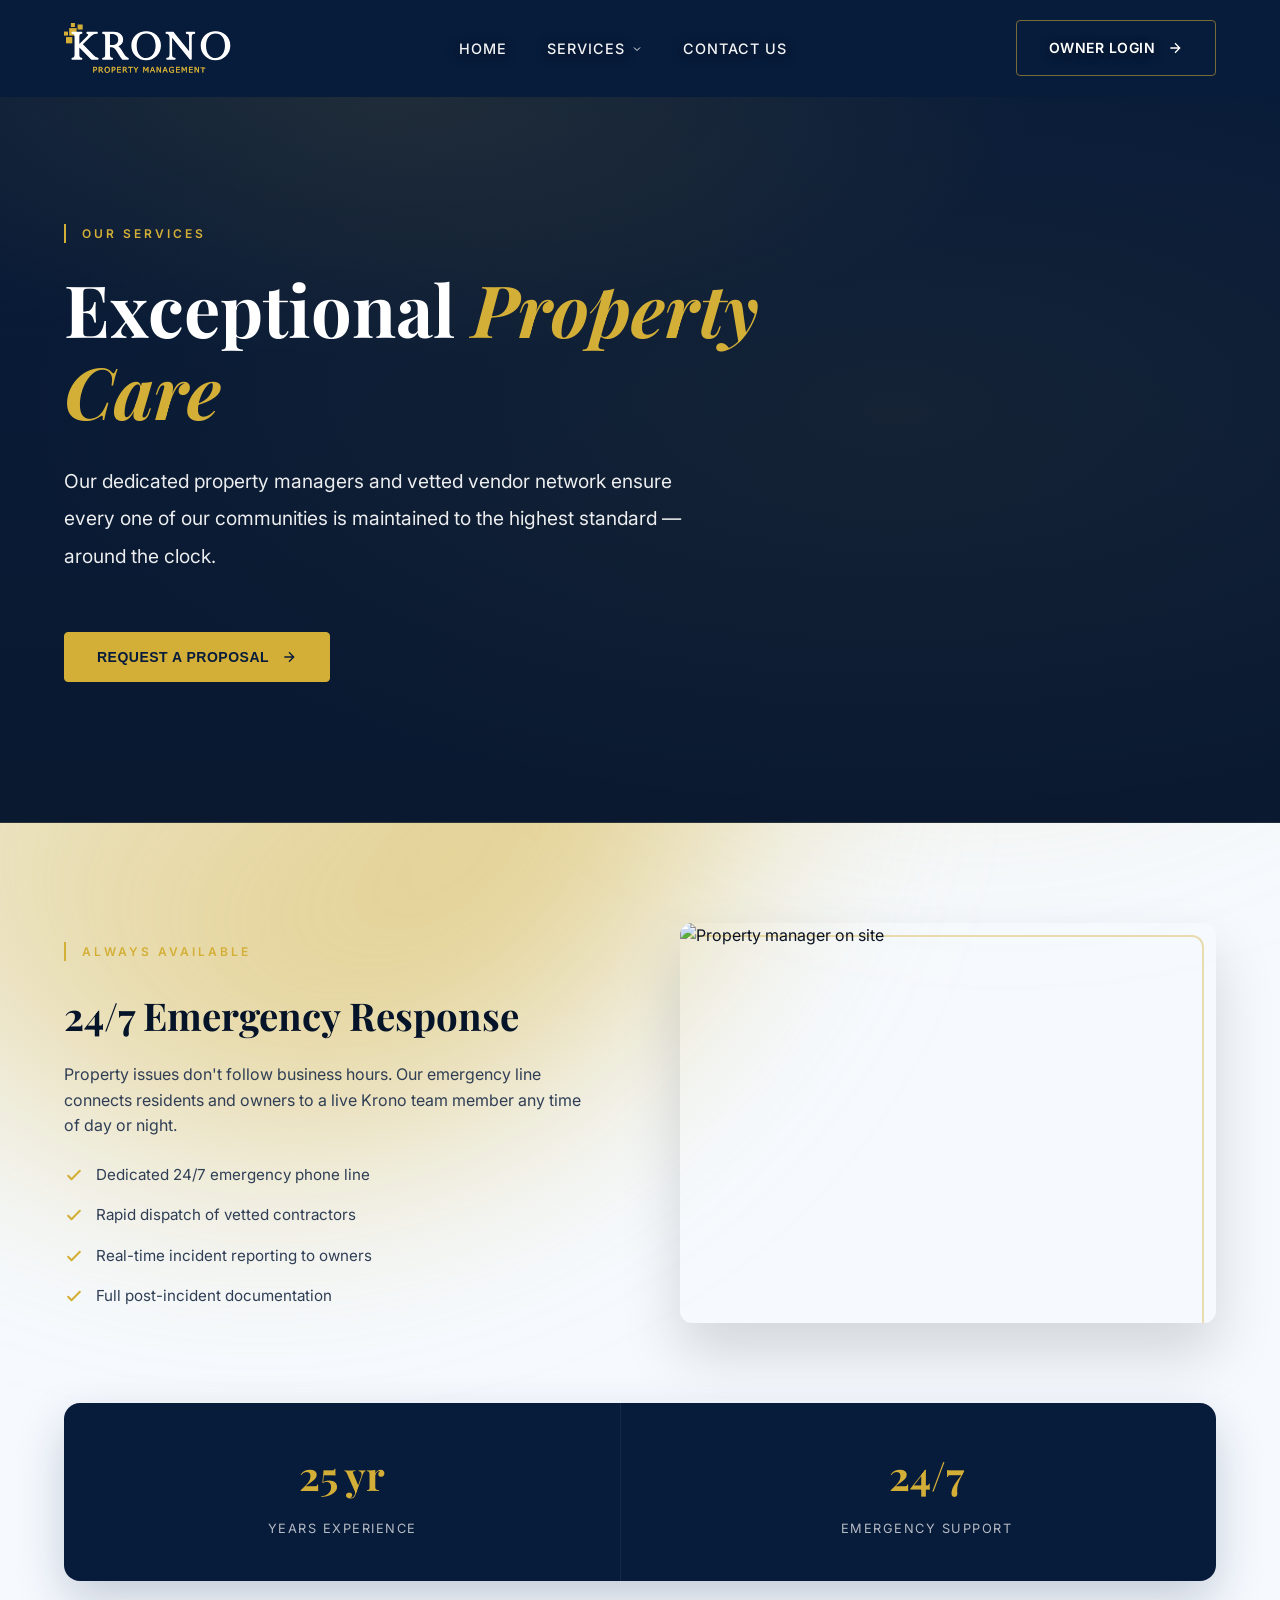
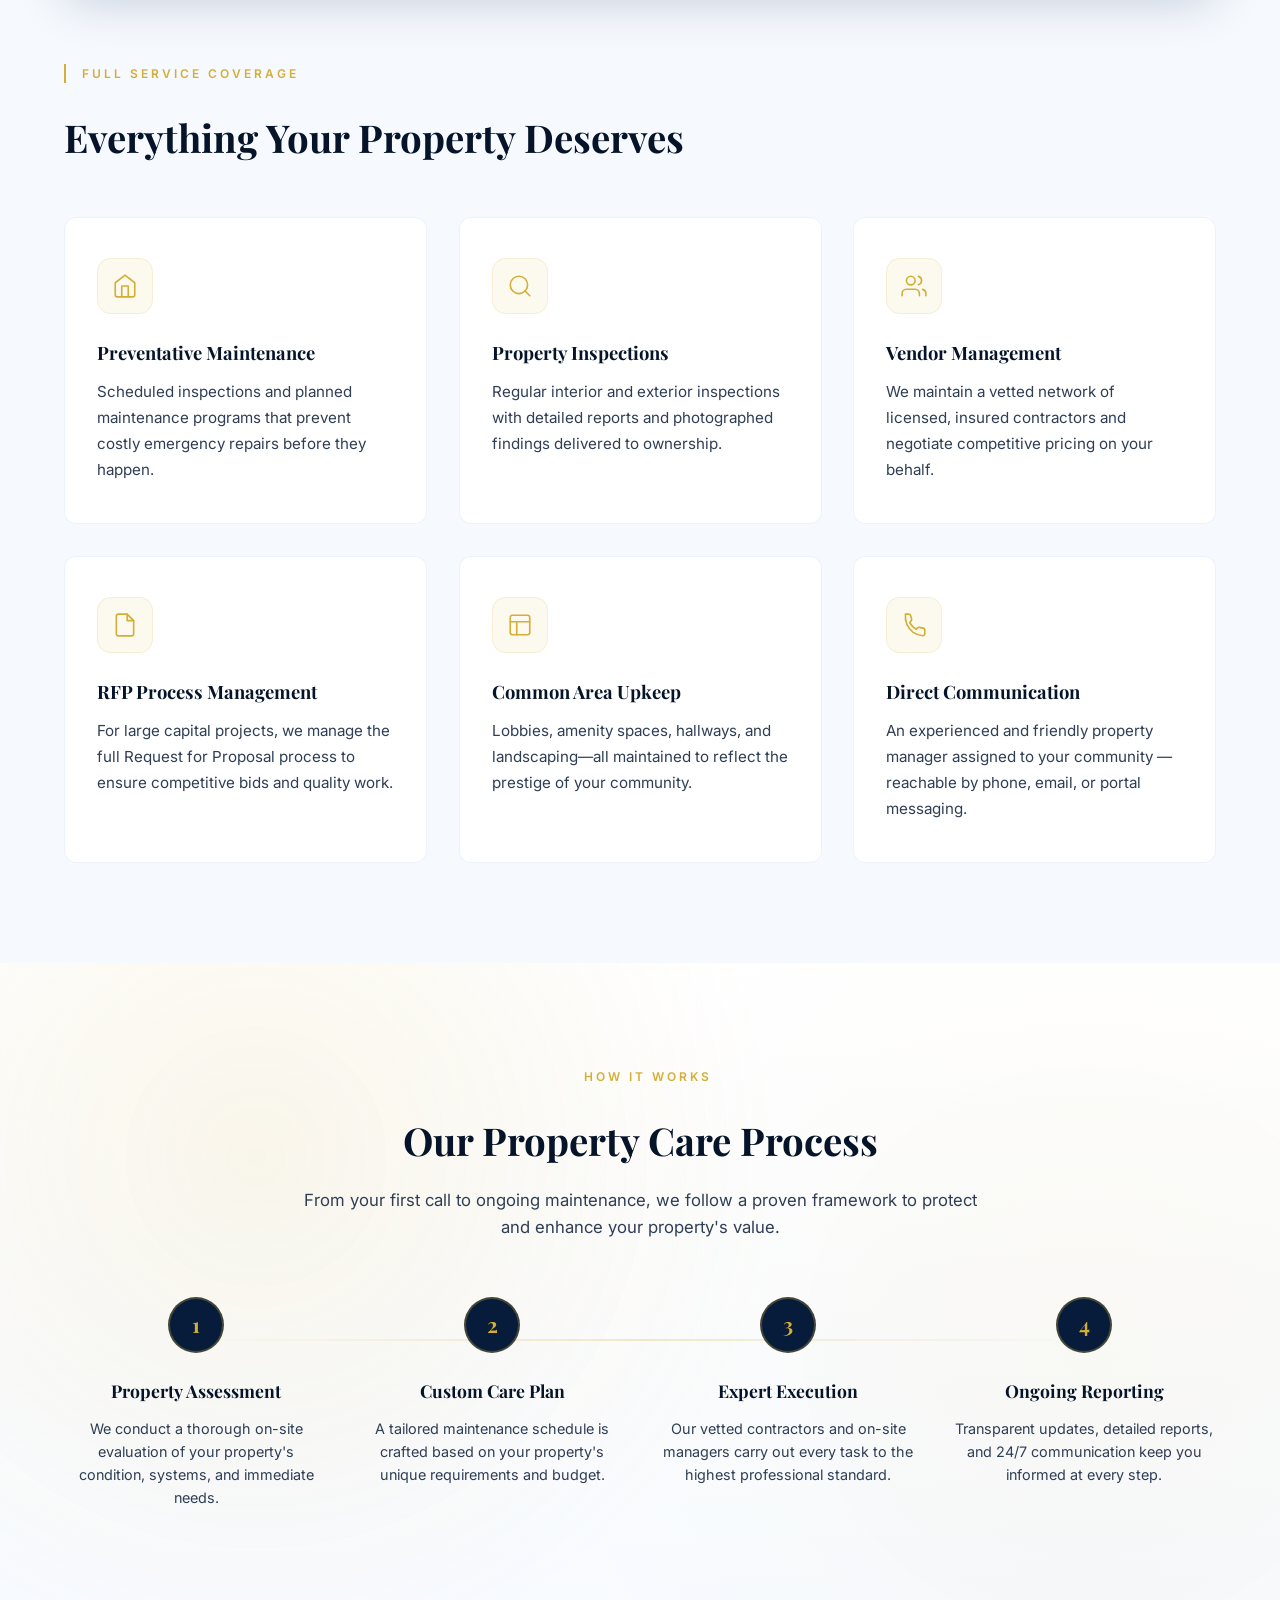
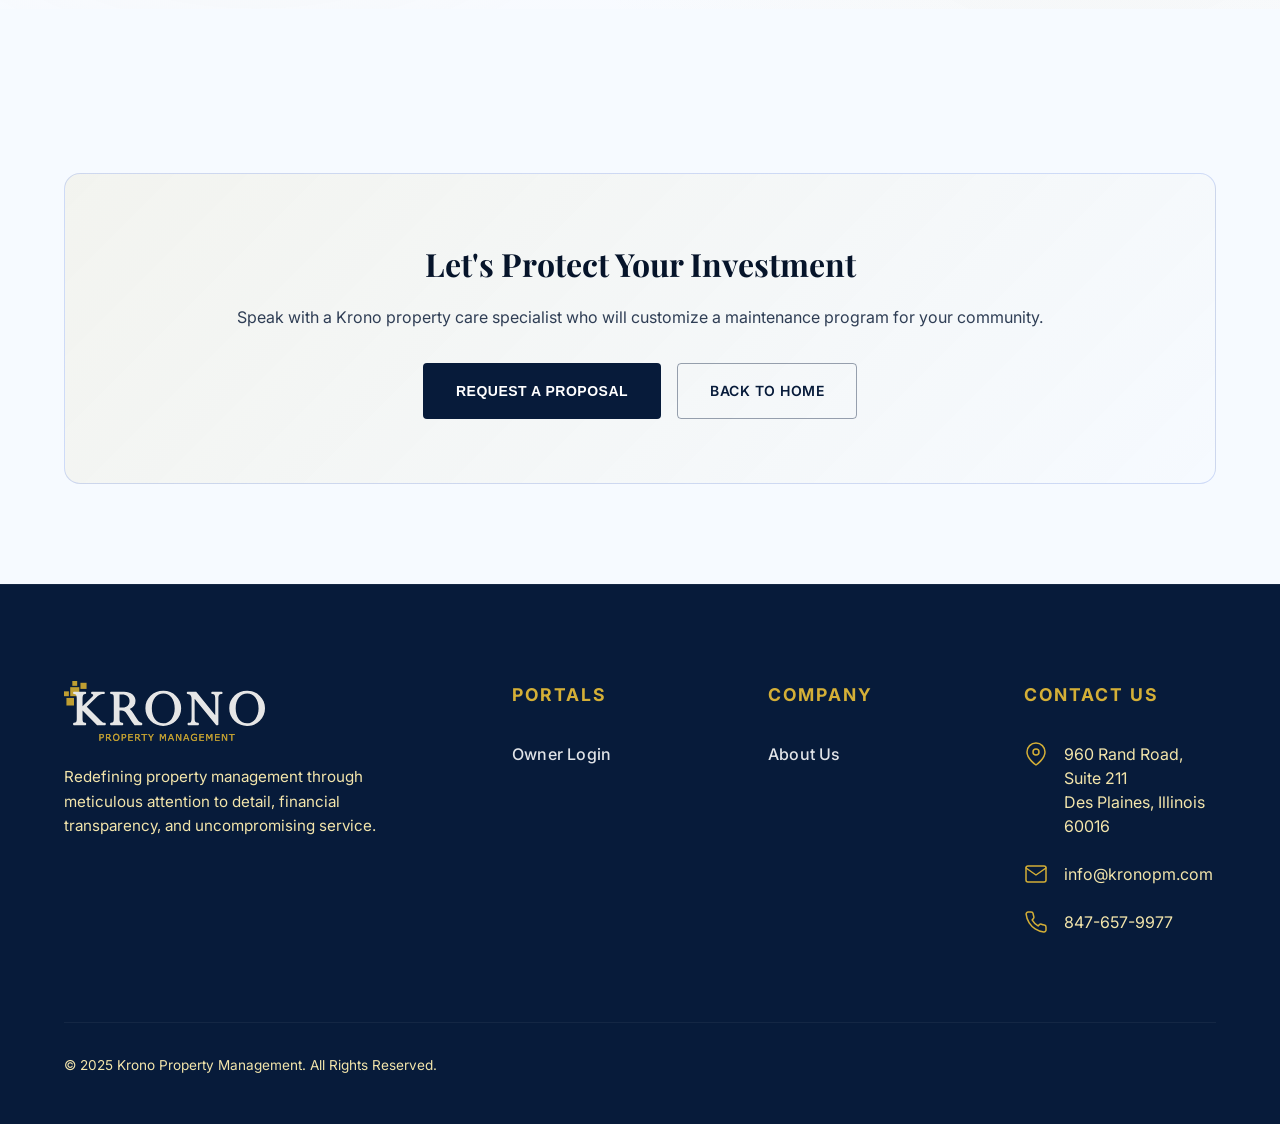
==== commit 5dcd60d9: "Add files via upload" ====
--- a/service-care.html
+++ b/service-care.html
@@ -92,18 +92,10 @@
       z-index: 1000;
       padding: 1.25rem 0;
       transition: var(--transition-base);
-      background: transparent;
+      background: var(--brand-navy);
       border-bottom: 1px solid transparent;
       box-shadow: none;
       overflow: visible;
-    }
-
-    /* Navbar "vanishes" at top, becomes solid on scroll */
-    nav.scrolled {
-      background: var(--brand-navy);
-      border-bottom: 1px solid transparent;
-      padding: 1rem 0;
-      box-shadow: 0 10px 30px rgba(0, 0, 0, 0.28);
     }
 
     .nav-content {
@@ -120,11 +112,7 @@
       position: relative;
     }
 
-    /* Contour Glow ONLY when NOT scrolled - Maximum Opacity & Impact */
-    nav:not(.scrolled) .logo-img {
-      filter: drop-shadow(0 0 12px rgba(212, 175, 55, 1)) drop-shadow(0 0 25px rgba(212, 175, 55, 0.6));
-    }
-
+    /* Contour Glow */
     .logo-img {
       height: 50px;
       width: auto;
@@ -134,10 +122,14 @@
       overflow: visible !important;
     }
 
-    /* KRONO and Tagline text: Dark Navy for premium feel */
-    .logo-krono,
+    /* KRONO text stays white; tagline turns gold */
+    .logo-krono {
+      fill: white;
+      transition: fill 0.3s ease;
+    }
+
     .logo-tagline {
-      fill: white;
+      fill: var(--gold-primary);
       transition: fill 0.3s ease;
     }
 
@@ -145,12 +137,6 @@
     .logo-icon {
       fill: var(--gold-primary);
       transition: fill 0.3s ease;
-    }
-
-    /* On Scroll: All text turns white for visibility on dark background */
-    nav.scrolled .logo-krono,
-    nav.scrolled .logo-tagline {
-      fill: #FFFFFF;
     }
 
     /* Hover effect */
@@ -239,6 +225,12 @@
       visibility: visible;
       transform: translateY(15px);
       /* Add a little gap */
+    }
+
+    .nav-owner-login-btn {
+      display: inline-flex;
+      align-items: center;
+      gap: 6px;
     }
 
     .dropdown li {
@@ -809,7 +801,7 @@
 
     /* HERO BANNER */
     .page-hero {
-      padding: 160px 0 80px;
+      padding: 220px 0 140px;
       background: radial-gradient(1200px 500px at 30% 10%, rgba(212, 175, 55, 0.12), transparent 55%),
         linear-gradient(180deg, var(--brand-navy), #0A1930);
       position: relative;
@@ -831,17 +823,18 @@
       letter-spacing: 3px;
       text-transform: uppercase;
       color: var(--gold-primary);
-      margin-bottom: 1rem;
+      margin-bottom: 1.5rem;
       border-left: 2px solid var(--gold-primary);
       padding-left: 1rem;
     }
 
     .page-hero h1 {
       font-family: 'Playfair Display', serif;
-      font-size: clamp(2rem, 8vw, 4rem);
-      line-height: 1.12;
+      font-size: clamp(2.25rem, 8vw, 4.5rem);
+      line-height: 1.14;
       color: var(--text-inverse);
-      margin-bottom: 1.5rem;
+      margin-bottom: 2rem;
+      max-width: 780px;
     }
 
     .page-hero h1 em {
@@ -850,11 +843,15 @@
     }
 
     .page-hero p {
-      font-size: 1.15rem;
-      color: rgba(255, 255, 255, 0.85);
-      max-width: 600px;
-      margin-bottom: 2.5rem;
-      line-height: 1.8;
+      font-size: 1.2rem;
+      color: rgba(255, 255, 255, 0.92);
+      max-width: 640px;
+      margin-bottom: 3rem;
+      line-height: 1.95;
+    }
+
+    .page-hero .btn {
+      margin-top: 0.5rem;
     }
 
     .page-hero .container {
@@ -874,6 +871,52 @@
       color: var(--text-inverse);
       border-color: rgba(255, 255, 255, 0.25);
       box-shadow: 0 10px 30px rgba(0, 0, 0, 0.35);
+    }
+
+    @media (max-width: 768px) {
+      .page-hero {
+        padding: 140px 0 70px;
+      }
+
+      .page-hero .container {
+        padding: 0 1.25rem;
+      }
+
+      .page-hero h1 {
+        font-size: clamp(2rem, 9vw, 3rem);
+        max-width: 100%;
+      }
+
+      .page-hero p {
+        font-size: 1.05rem;
+        max-width: 100%;
+        margin-bottom: 2.25rem;
+        line-height: 1.8;
+      }
+
+      .page-hero .btn {
+        width: 100%;
+        max-width: 100%;
+      }
+
+      .section-pad {
+        padding: 80px 0;
+      }
+
+      .split {
+        grid-template-columns: 1fr;
+        gap: 2rem;
+      }
+
+      .feature-grid,
+      .process-grid {
+        grid-template-columns: 1fr;
+      }
+
+      .stats-band {
+        flex-direction: column;
+        gap: 1.5rem;
+      }
     }
 
     /* CONTENT */
@@ -958,8 +1001,9 @@
 
     /* STATS BAND */
     .stats-band {
-      display: grid;
-      grid-template-columns: repeat(4, 1fr);
+      display: flex;
+      justify-content: center;
+      gap: 1rem;
       background: var(--brand-navy);
       border-radius: 16px;
       overflow: hidden;
@@ -967,10 +1011,12 @@
     }
 
     .stat-box {
+      flex: 1 1 auto;
       padding: 2.5rem 2rem;
       text-align: center;
       border-right: 1px solid rgba(255, 255, 255, 0.06);
       transition: var(--transition-base);
+      min-width: 220px;
     }
 
     .stat-box:last-child {
@@ -1219,10 +1265,6 @@
       transition: var(--transition-base);
     }
 
-    nav.scrolled .hamburger-btn {
-      color: white;
-    }
-
     .mobile-menu {
       display: none;
     }
@@ -1232,7 +1274,7 @@
         display: none;
       }
 
-      nav .nav-contact-btn {
+      nav .nav-owner-login-btn {
         display: none;
       }
 
@@ -1422,9 +1464,15 @@
       background: linear-gradient(315deg, rgba(212, 175, 55, 0.75), transparent);
     }
   </style>
+  <link rel="stylesheet" href="transitions.css">
+  <script src="transitions.js" defer></script>
 </head>
 
 <body>
+  <div id="page-transition-loader">
+    <div class="loader-spinner"></div>
+  </div>
+  <button id="back-to-top" aria-label="Back to top">↑</button>
   <!-- Background Decorations -->
   <div class="bg-glow bg-glow-tr"></div>
   <div class="bg-glow bg-glow-bl"></div>
@@ -1541,17 +1589,7 @@
 
       <ul class="nav-links">
         <li><a href="index.html#home">Home</a></li>
-        <li>
-          <a href="#">Explore
-            <svg width="12" height="12" fill="none" stroke="currentColor" stroke-width="2" viewBox="0 0 24 24">
-              <path d="M6 9l6 6 6-6" />
-            </svg>
-          </a>
-          <ul class="dropdown">
-            <li><a href="portfolio.html">Our Portfolio</a></li>
-            <li><a href="index.html#expertise">Expertise</a></li>
-          </ul>
-        </li>
+        
         <li>
           <a href="index.html#services">Services
             <svg width="12" height="12" fill="none" stroke="currentColor" stroke-width="2" viewBox="0 0 24 24">
@@ -1562,24 +1600,14 @@
             <li><a href="index.html#services">Services Overview</a></li>
             <li><a href="service-care.html">Property Care</a></li>
             <li><a href="service-financial.html">Financial Services</a></li>
-            <li><a href="service-portals.html">Online Portals</a></li>
+            <li><a href="service-portals.html">Owner Login</a></li>
           </ul>
         </li>
-        <li>
-          <a href="#">Portals
-            <svg width="12" height="12" fill="none" stroke="currentColor" stroke-width="2" viewBox="0 0 24 24">
-              <path d="M6 9l6 6 6-6" />
-            </svg>
-          </a>
-          <ul class="dropdown">
-            <li><a href="https://kronopm.managebuilding.com/Resident/portal/login">Rental / Tenant Portal</a></li>
-            <li><a href="https://kronopm.cincwebaxis.com/account/loginmodernthemes">Association / Owner Portal</a></li>
-          </ul>
-        </li>
+        <li><a href="contact.html">Contact Us</a></li>
       </ul>
 
-      <a href="index.html#contact" class="btn btn-outline nav-contact-btn">
-        Contact Us
+      <a href="https://kronopm.cincwebaxis.com/" class="btn btn-outline nav-owner-login-btn" target="_blank" rel="noopener noreferrer">
+        Owner Login
         <svg width="16" height="16" viewBox="0 0 24 24" fill="none" stroke="currentColor" stroke-width="2">
           <path d="M5 12h14M12 5l7 7-7 7" />
         </svg>
@@ -1600,16 +1628,7 @@
     <div class="mobile-menu" id="mobileMenu">
       <div class="mobile-menu-inner">
         <a href="index.html#home">Home</a>
-        <div class="mobile-dropdown">
-          <button class="mobile-dropdown-btn">Explore <svg width="16" height="16" fill="none" stroke="currentColor"
-              stroke-width="2" viewBox="0 0 24 24">
-              <path d="M6 9l6 6 6-6" />
-            </svg></button>
-          <div class="mobile-submenu">
-            <a href="portfolio.html">Our Portfolio</a>
-            <a href="index.html#expertise">Expertise</a>
-          </div>
-        </div>
+        
         <div class="mobile-dropdown">
           <button class="mobile-dropdown-btn">Services <svg width="16" height="16" fill="none" stroke="currentColor"
               stroke-width="2" viewBox="0 0 24 24">
@@ -1619,20 +1638,11 @@
             <a href="index.html#services">Services Overview</a>
             <a href="service-care.html">Property Care</a>
             <a href="service-financial.html">Financial Services</a>
-            <a href="service-portals.html">Online Portals</a>
+            <a href="service-portals.html">Owner Login</a>
           </div>
         </div>
-        <div class="mobile-dropdown">
-          <button class="mobile-dropdown-btn">Portals <svg width="16" height="16" fill="none" stroke="currentColor"
-              stroke-width="2" viewBox="0 0 24 24">
-              <path d="M6 9l6 6 6-6" />
-            </svg></button>
-          <div class="mobile-submenu">
-            <a href="https://kronopm.managebuilding.com/Resident/portal/login">Rental / Tenant Portal</a>
-            <a href="https://kronopm.cincwebaxis.com/account/loginmodernthemes">Association / Owner Portal</a>
-          </div>
-        </div>
-        <a href="index.html#contact" class="mobile-contact-btn">Contact Us</a>
+        <a href="contact.html" class="mobile-contact-btn">Contact Us</a>
+        <a href="https://kronopm.cincwebaxis.com/" target="_blank" rel="noopener noreferrer">Owner Login</a>
       </div>
     </div>
   </nav>
@@ -1681,10 +1691,8 @@
       </div>
 
       <div class="stats-band fade-up" style="margin-top:5rem;">
-        <div class="stat-box"><span class="stat-num">15+</span><span class="stat-label">Years Experience</span></div>
+        <div class="stat-box"><span class="stat-num">25 yr</span><span class="stat-label">Years Experience</span></div>
         <div class="stat-box"><span class="stat-num">24/7</span><span class="stat-label">Emergency Support</span></div>
-        <div class="stat-box"><span class="stat-num">98%</span><span class="stat-label">Tenant Satisfaction</span></div>
-        <div class="stat-box"><span class="stat-num">48h</span><span class="stat-label">Avg. Repair Time</span></div>
       </div>
 
       <div style="margin-top:5rem;">
@@ -1934,8 +1942,7 @@
         <div class="footer-nav">
           <h4 class="footer-heading">Portals</h4>
           <ul class="footer-links">
-            <li><a href="https://kronopm.managebuilding.com/Resident/portal/login">Rental / Tenant Portal</a></li>
-            <li><a href="https://kronopm.cincwebaxis.com/account/loginmodernthemes">Association / Owner Portal</a></li>
+            <li><a href="https://kronopm.cincwebaxis.com/">Owner Login</a></li>
           </ul>
         </div>
 
@@ -1944,7 +1951,6 @@
           <ul class="footer-links">
             <li><a href="#expertise">About Us</a></li>
 
-            <li><a href="#services">Careers</a></li>
           </ul>
         </div>
 
@@ -1962,8 +1968,8 @@
               <path d="M4 4h16c1.1 0 2 .9 2 2v12c0 1.1-.9 2-2 2H4c-1.1 0-2-.9-2-2V6c0-1.1.9-2 2-2z" />
               <polyline points="22,6 12,13 2,6" />
             </svg>
-            <p><a href="mailto:Krono@kronopm.com"
-                style="color:var(--gold-light); text-decoration:none;">Krono@kronopm.com</a></p>
+            <p><a href="mailto:info@kronopm.com"
+                style="color:var(--gold-light); text-decoration:none;">info@kronopm.com</a></p>
           </div>
           <div class="contact-item">
             <svg viewBox="0 0 24 24" fill="none" stroke-width="1.5" stroke-linecap="round" stroke-linejoin="round">
@@ -1977,19 +1983,6 @@
 
       <div class="footer-bottom">
         <p>&copy; 2025 Krono Property Management. All Rights Reserved.</p>
-        <div class="social-links">
-          <a href="#" aria-label="Facebook">
-            <svg viewBox="0 0 24 24">
-              <path d="M18 2h-3a5 5 0 00-5 5v3H7v4h3v8h4v-8h3l1-4h-4V7a1 1 0 011-1h3z" />
-            </svg>
-          </a>
-          <a href="#" aria-label="LinkedIn">
-            <svg viewBox="0 0 24 24">
-              <path d="M16 8a6 6 0 016 6v7h-4v-7a2 2 0 00-2-2 2 2 0 00-2 2v7h-4v-7a6 6 0 016-6zM2 9h4v12H2z" />
-              <circle cx="4" cy="4" r="2" />
-            </svg>
-          </a>
-        </div>
       </div>
     </div>
   </footer>
@@ -1997,7 +1990,9 @@
   <script src="https://cdn.jsdelivr.net/npm/@emailjs/browser@4/dist/email.min.js"></script>
   <script>
     // Initialize EmailJS
-    emailjs.init('IbUhcGVGBsq2tupRl');
+    emailjs.init({
+      publicKey: 'IbUhcGVGBsq2tupRl'
+    });
 
     // Modal Toggle
     function toggleModal() {
@@ -2053,6 +2048,8 @@
         }
 
         const templateParams = {
+          name: data.name || 'N/A',
+          email: data.email || 'N/A',
           from_name: data.name || 'N/A',
           from_email: data.email || 'N/A',
           reply_to: data.email || '',
@@ -2083,7 +2080,7 @@
             console.error('EmailJS error:', err);
             submitBtn.disabled = false;
             submitBtn.innerHTML = 'Submit Proposal Request →';
-            alert('There was an error sending your request. Please try again or contact us at Krono@kronopm.com');
+            alert('There was an error sending your request. Please try again or contact us at info@kronopm.com');
           });
       });
     }
@@ -2132,9 +2129,6 @@
       const proposalForm = document.querySelector('.proposal-form');
       proposalForm.innerHTML = originalFormHTML;
     }
-
-    const navbar = document.getElementById('navbar');
-    window.addEventListener('scroll', () => navbar.classList.toggle('scrolled', window.scrollY > 50));
 
     // Mobile Menu Toggle
     const hamburgerBtn = document.querySelector('.hamburger-btn');
--- a/transitions.css
+++ b/transitions.css
@@ -0,0 +1,141 @@
+/* Page Transitions & Smooth Scroll Styles */
+
+html {
+  scroll-behavior: smooth;
+}
+
+/* Page Transition Loader */
+#page-transition-loader {
+  position: fixed;
+  inset: 0;
+  background-color: var(--bg-dark, #F6FAFF);
+  z-index: 99999;
+  display: flex;
+  align-items: center;
+  justify-content: center;
+  opacity: 1;
+  visibility: visible;
+  transition: opacity 0.3s ease, visibility 0.3s ease;
+}
+
+/* Hidden state for loader */
+#page-transition-loader.hidden {
+  opacity: 0;
+  visibility: hidden;
+  pointer-events: none; /* Let clicks pass through when hidden */
+}
+
+body {
+  cursor: none;
+}
+
+.gold-cursor {
+  position: fixed;
+  top: 0;
+  left: 0;
+  width: 28px;
+  height: 28px;
+  border-radius: 50%;
+  pointer-events: none;
+  transform: translate(-50%, -50%) scale(0.95);
+  background: radial-gradient(circle, rgba(212,175,55,1) 0%, rgba(212,175,55,0.55) 32%, rgba(212,175,55,0.2) 55%, transparent 75%);
+  border: 2px solid rgba(212,175,55,0.95);
+  box-shadow: 0 0 24px rgba(212,175,55,0.9), 0 0 50px rgba(212,175,55,0.35);
+  opacity: 0;
+  transition: transform 0.15s ease, opacity 0.15s ease, box-shadow 0.15s ease, border-color 0.15s ease;
+  z-index: 99999;
+  mix-blend-mode: normal;
+}
+
+/* Loader Spinner */
+.loader-spinner {
+  width: 50px;
+  height: 50px;
+  border: 4px solid var(--blue-soft, #DBEAFE);
+  border-top: 4px solid var(--gold-primary, #D4AF37);
+  border-radius: 50%;
+  animation: spin 1s linear infinite;
+}
+
+@keyframes spin {
+  0% { transform: rotate(0deg); }
+  100% { transform: rotate(360deg); }
+}
+
+/* Back to Top Button */
+#back-to-top {
+  position: fixed;
+  bottom: 30px;
+  right: 30px;
+  width: 50px;
+  height: 50px;
+  background-color: var(--blue-primary, #1D4ED8);
+  color: #fff;
+  border: none;
+  border-radius: 50%;
+  font-size: 1.5rem;
+  cursor: pointer;
+  z-index: 9900;
+  box-shadow: 0 4px 12px rgba(0, 0, 0, 0.15);
+  opacity: 0;
+  visibility: hidden;
+  transform: translateY(20px);
+  transition: opacity 0.3s ease, visibility 0.3s ease, transform 0.3s ease, background-color 0.3s ease;
+  display: flex;
+  align-items: center;
+  justify-content: center;
+}
+
+#back-to-top.visible {
+  opacity: 1;
+  visibility: visible;
+  transform: translateY(0);
+  pointer-events: auto;
+}
+
+#back-to-top:hover {
+  background-color: var(--gold-primary, #D4AF37);
+}
+
+/* Scroll Animations (Intersection Observer) */
+.fade-up {
+  opacity: 0;
+  transform: translateY(40px);
+  transition: opacity 0.5s cubic-bezier(0.16, 1, 0.3, 1), transform 0.5s cubic-bezier(0.16, 1, 0.3, 1);
+  will-change: opacity, transform;
+}
+
+.fade-up.visible {
+  opacity: 1;
+  transform: translateY(0);
+}
+
+/* Active Nav Link Styling */
+.nav-links a.active {
+  color: var(--gold-primary, #D4AF37);
+}
+
+.nav-links a.active::after {
+  width: 100%;
+}
+
+/* Disable animations for users who prefer reduced motion */
+@media (prefers-reduced-motion: reduce) {
+  html {
+    scroll-behavior: auto;
+  }
+  
+  #page-transition-loader {
+    display: none !important;
+  }
+  
+  .fade-up {
+    opacity: 1 !important;
+    transform: none !important;
+    transition: none !important;
+  }
+
+  .loader-spinner {
+    animation: none;
+  }
+}
